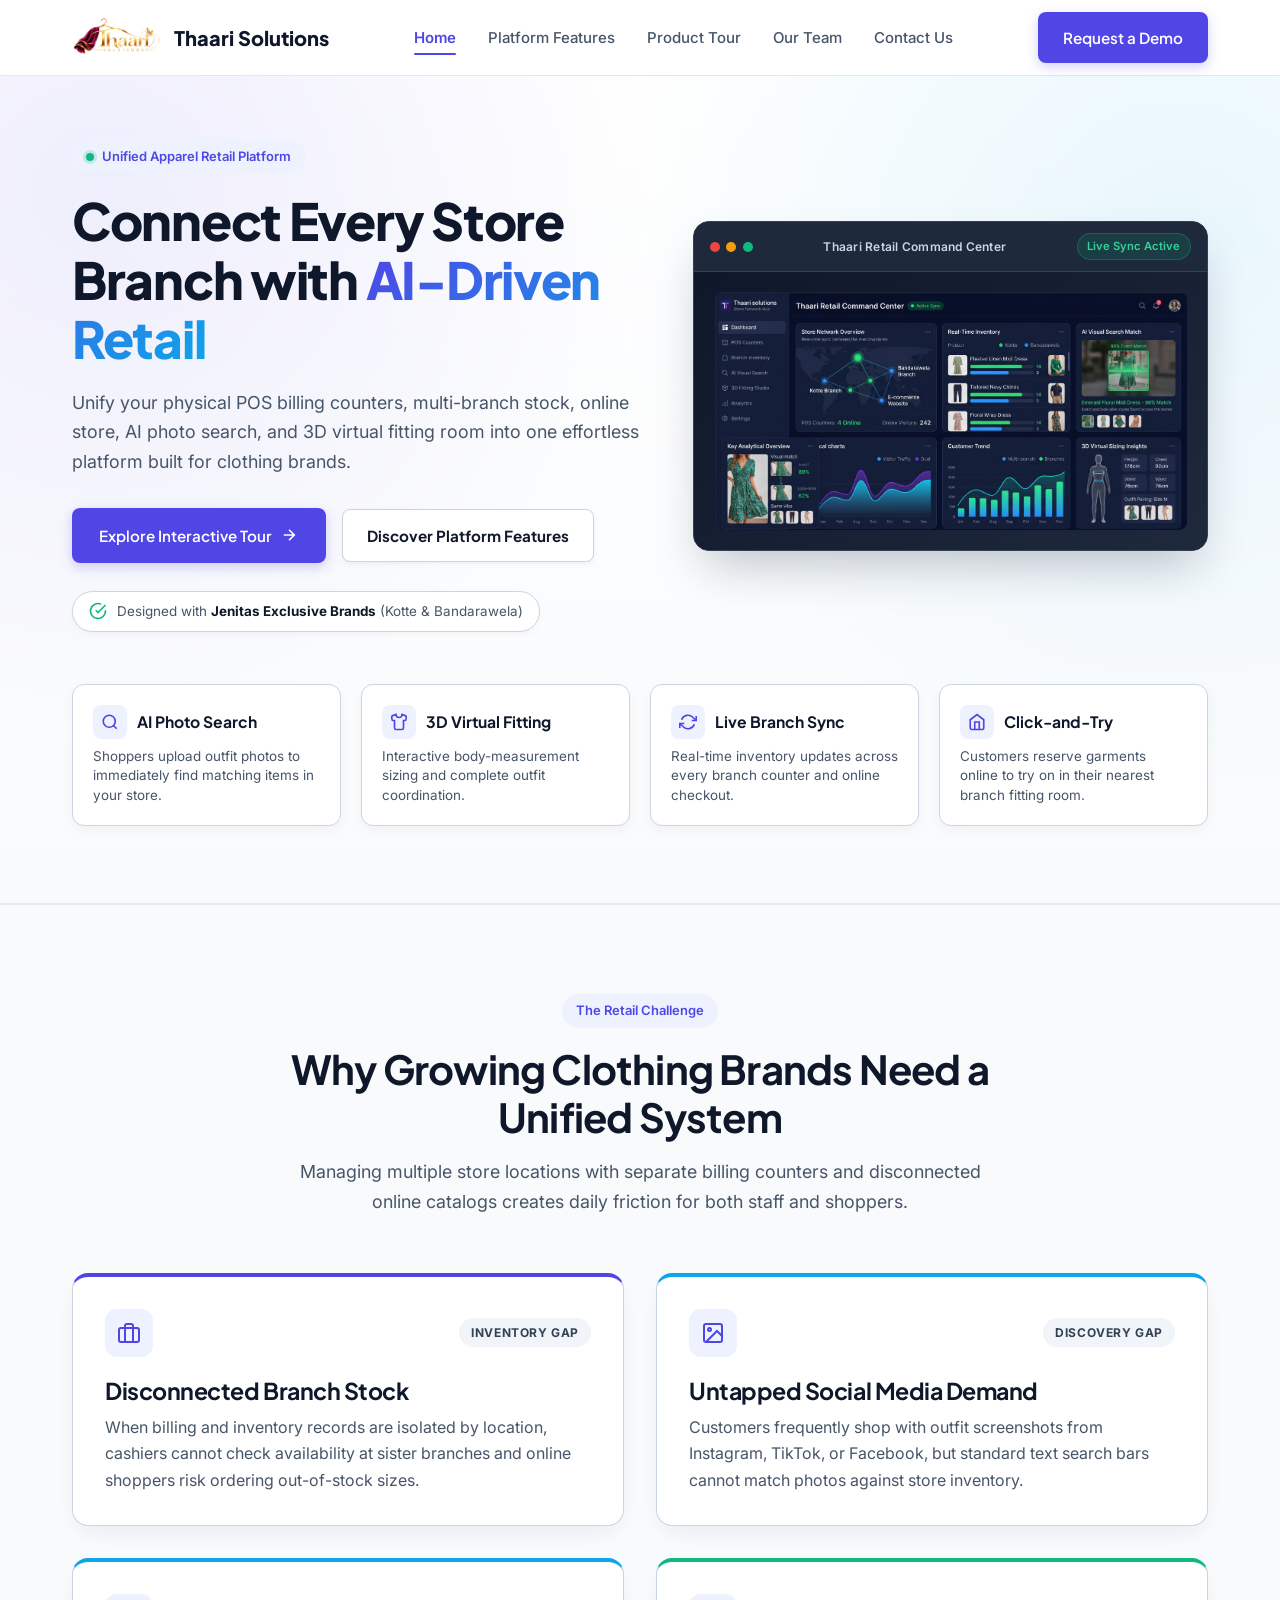
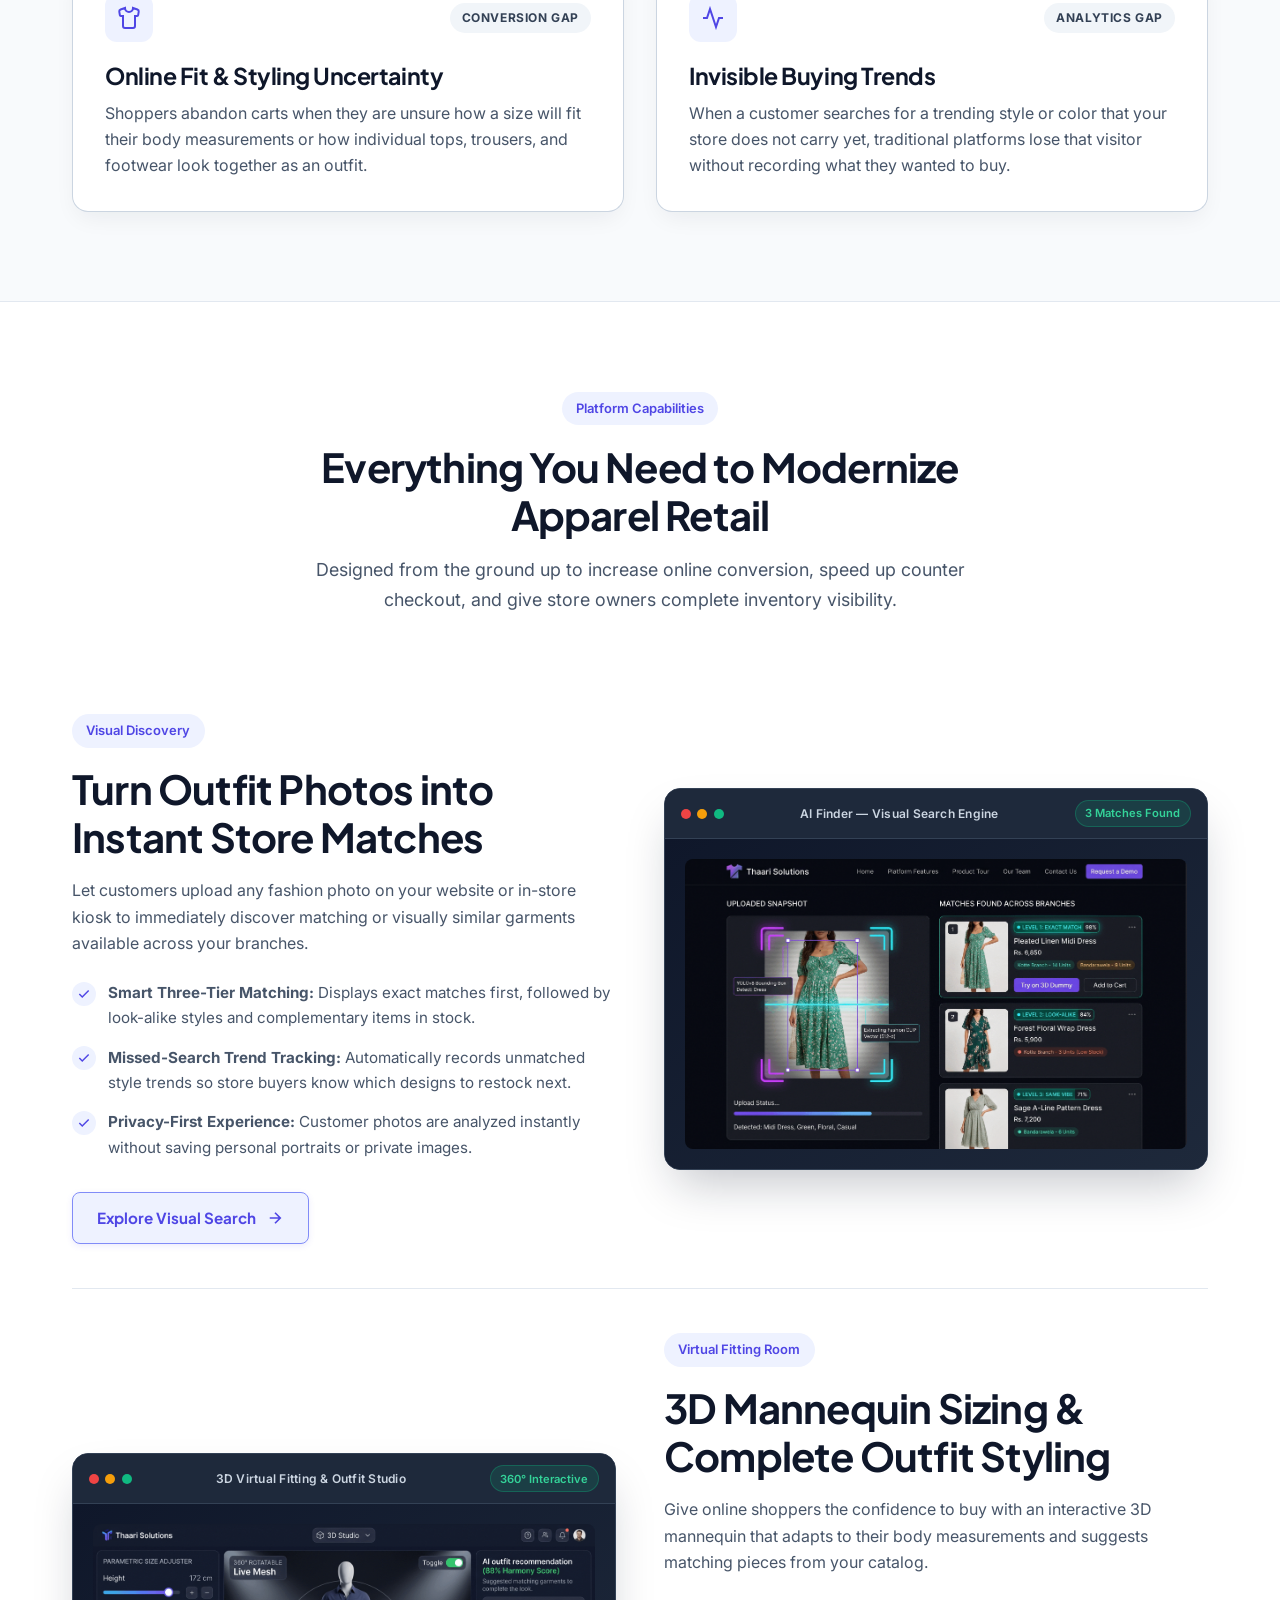
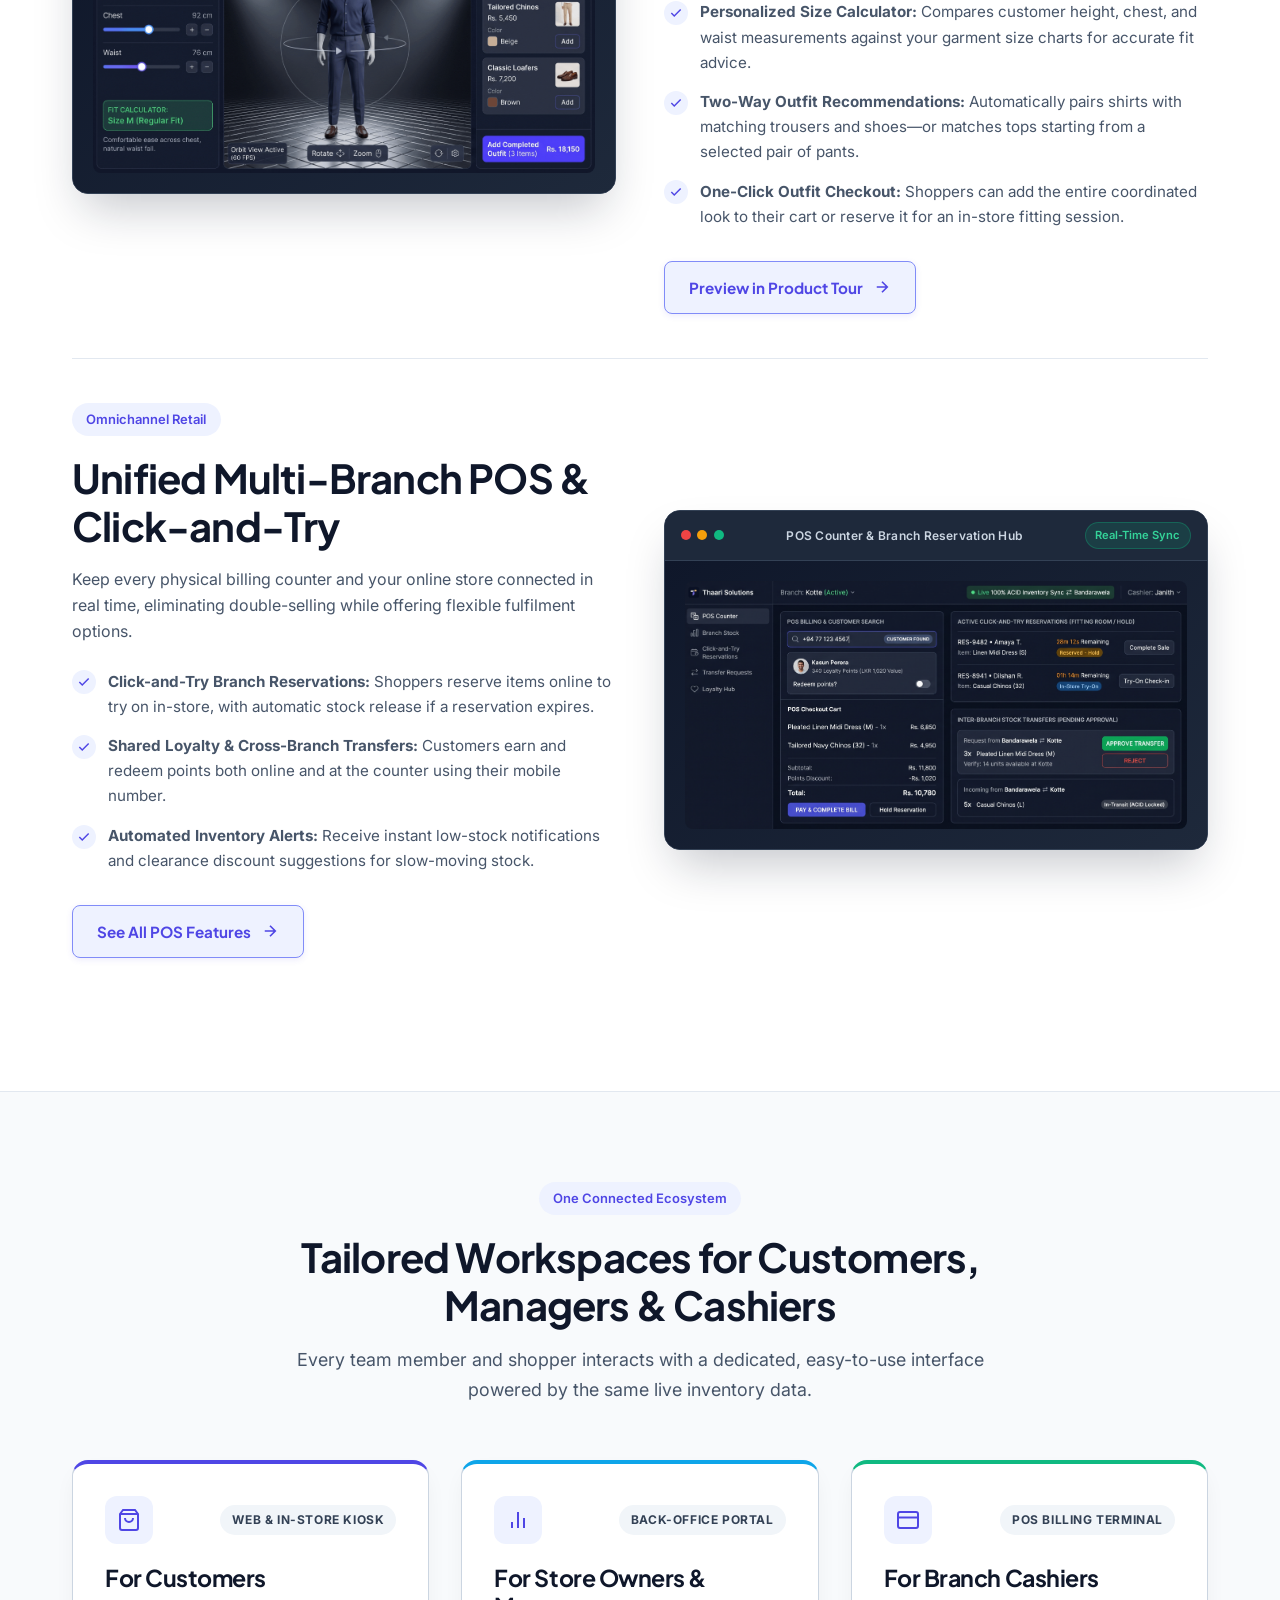
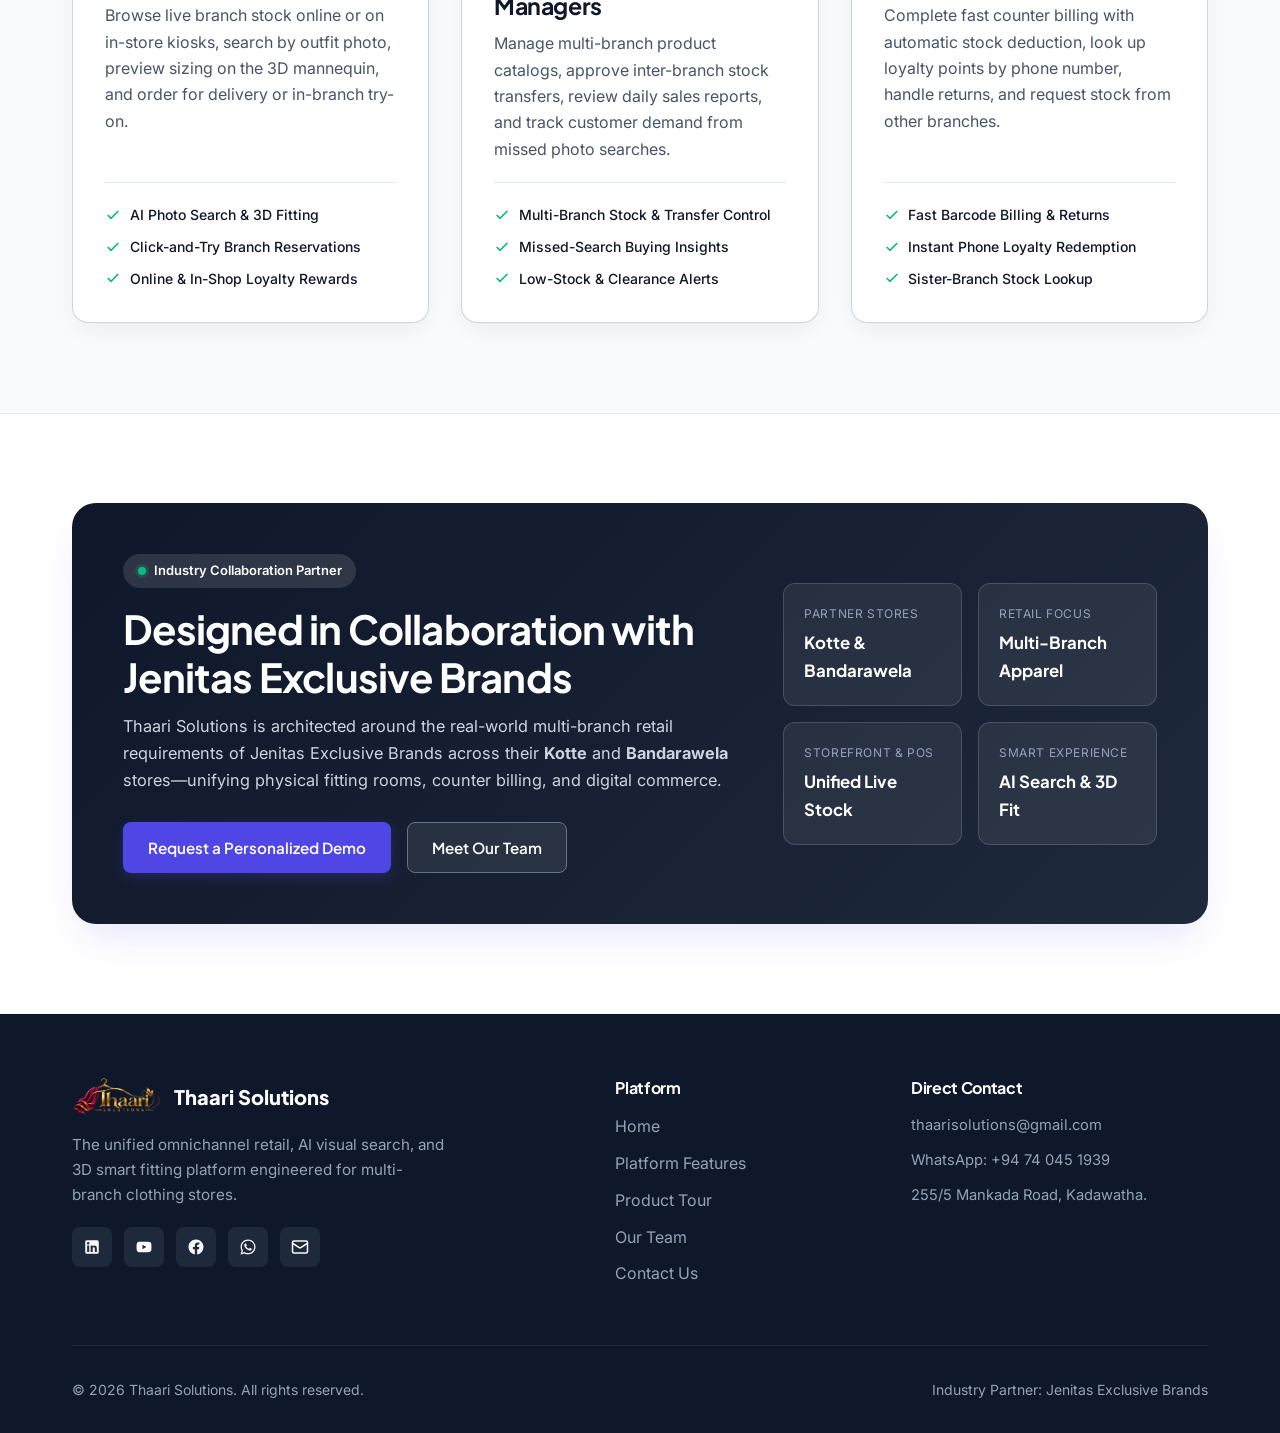
==== index.html @ 6d7f7f1c "Initial commit: Complete Thaari Solutions marketing website" ====
<!DOCTYPE html>
<html lang="en">
<head>
  <meta charset="UTF-8" />
  <meta name="viewport" content="width=device-width, initial-scale=1.0" />
  <title>Thaari Solutions | Unified Retail, AI Visual Search &amp; 3D Fitting Platform</title>

  <link rel="icon" type="image/png" href="images/main/favicon.png" />
  <link rel="stylesheet" href="global.css" />

  <!-- Page-specific styles -->
  <style>
    /* Action Buttons */
    .btn-action-outline {
      display: inline-flex;
      align-items: center;
      justify-content: center;
      gap: 0.6rem;
      padding: 0.8rem 1.5rem;
      border-radius: var(--radius-sm);
      font-family: var(--font-heading);
      font-size: 0.95rem;
      font-weight: 700;
      color: var(--color-primary);
      background-color: var(--color-primary-light);
      border: 1.5px solid #818CF8;
      box-shadow: 0 2px 6px rgba(79, 70, 229, 0.1);
      transition: all 0.25s cubic-bezier(0.4, 0, 0.2, 1);
      cursor: pointer;
    }

    .btn-action-outline svg {
      transition: transform 0.25s ease;
    }

    .btn-action-outline:hover {
      background-color: var(--color-primary);
      color: #FFFFFF;
      border-color: var(--color-primary);
      box-shadow: 0 8px 20px rgba(79, 70, 229, 0.28);
      transform: translateY(-2px);
    }

    .btn-action-outline:hover svg {
      transform: translateX(4px);
    }

    .btn-hero-secondary {
      display: inline-flex;
      align-items: center;
      justify-content: center;
      gap: 0.55rem;
      padding: 0.8rem 1.5rem;
      border-radius: var(--radius-sm);
      font-family: var(--font-heading);
      font-size: 0.95rem;
      font-weight: 700;
      color: var(--text-primary);
      background-color: #FFFFFF;
      border: 1.5px solid #CBD5E1;
      box-shadow: 0 2px 5px rgba(15, 23, 42, 0.05);
      transition: all 0.25s ease;
    }

    .btn-hero-secondary:hover {
      border-color: var(--color-primary);
      color: var(--color-primary);
      background-color: #F8FAFC;
      transform: translateY(-2px);
      box-shadow: 0 6px 16px rgba(15, 23, 42, 0.08);
    }

    /* Hero Section */
    .hero-section {
      position: relative;
      padding-top: clamp(2.75rem, 5vw, 4.5rem);
      padding-bottom: clamp(3.5rem, 6vw, 5.5rem);
      background:
        radial-gradient(circle at 8% 12%, rgba(79, 70, 229, 0.09) 0%, transparent 40%),
        radial-gradient(circle at 92% 18%, rgba(14, 165, 233, 0.09) 0%, transparent 42%),
        linear-gradient(180deg, #FFFFFF 0%, #F8FAFC 100%);
      border-bottom: 1px solid var(--border-light);
    }

    .hero-grid {
      display: grid;
      grid-template-columns: 1.05fr 0.95fr;
      gap: 3.25rem;
      align-items: center;
    }

    .hero-title {
      font-size: clamp(2.2rem, 4vw, 3.25rem);
      font-weight: 800;
      line-height: 1.15;
      letter-spacing: -0.025em;
      margin-bottom: 1.25rem;
      color: var(--text-primary);
    }

    .hero-actions {
      display: flex;
      flex-wrap: wrap;
      align-items: center;
      gap: 1rem;
      margin-top: 2rem;
    }

    .hero-partner-pill {
      display: inline-flex;
      align-items: center;
      gap: 0.65rem;
      margin-top: 1.75rem;
      padding: 0.55rem 1rem;
      background: #FFFFFF;
      border: 1px solid #CBD5E1;
      border-radius: var(--radius-pill);
      font-size: 0.84rem;
      color: var(--text-secondary);
      box-shadow: 0 2px 6px rgba(15, 23, 42, 0.04);
    }

    .hero-partner-pill strong {
      color: var(--text-primary);
    }

    /* Product UI Mockup Frames */
    .ui-window {
      background: #0F172A;
      border-radius: var(--radius-lg);
      border: 1px solid #334155;
      box-shadow: 0 24px 48px -12px rgba(15, 23, 42, 0.25);
      overflow: hidden;
      position: relative;
    }

    .ui-window-header {
      background: #1E293B;
      padding: 0.7rem 1rem;
      display: flex;
      align-items: center;
      justify-content: space-between;
      border-bottom: 1px solid #334155;
    }

    .ui-dots {
      display: flex;
      gap: 0.4rem;
    }

    .ui-dot {
      width: 10px;
      height: 10px;
      border-radius: 50%;
    }

    .ui-window-label {
      font-size: 0.75rem;
      font-weight: 600;
      color: #CBD5E1;
      letter-spacing: 0.02em;
    }

    .ui-status-tag {
      font-size: 0.7rem;
      font-weight: 600;
      padding: 0.2rem 0.6rem;
      border-radius: var(--radius-pill);
      background: rgba(16, 185, 129, 0.15);
      color: #34D399;
      border: 1px solid rgba(16, 185, 129, 0.3);
    }

    .ui-window-body {
      padding: 1.25rem;
      background: linear-gradient(145deg, #0F172A 0%, #1E293B 100%);
      color: #F8FAFC;
      position: relative;
    }

    /* Custom media override layer */
    .custom-media-img {
      width: 100%;
      height: auto;
      display: none;
      border-radius: var(--radius-sm);
    }

    /* Interactive UI preview widgets */
    .mockup-grid-2 {
      display: grid;
      grid-template-columns: 1fr 1fr;
      gap: 0.9rem;
    }

    .mockup-panel {
      background: rgba(30, 41, 59, 0.85);
      border: 1px solid #334155;
      border-radius: var(--radius-md);
      padding: 1rem;
    }

    .mockup-panel-header {
      display: flex;
      align-items: center;
      justify-content: space-between;
      font-size: 0.75rem;
      font-weight: 600;
      color: #94A3B8;
      margin-bottom: 0.75rem;
      text-transform: uppercase;
      letter-spacing: 0.04em;
    }

    .match-badge-green {
      background: rgba(16, 185, 129, 0.2);
      color: #34D399;
      padding: 0.15rem 0.5rem;
      border-radius: var(--radius-pill);
      font-size: 0.7rem;
      font-weight: 700;
    }

    .match-badge-blue {
      background: rgba(14, 165, 233, 0.2);
      color: #38BDF8;
      padding: 0.15rem 0.5rem;
      border-radius: var(--radius-pill);
      font-size: 0.7rem;
      font-weight: 700;
    }

    .stock-branch-row {
      margin-bottom: 0.65rem;
    }

    .stock-branch-row:last-child {
      margin-bottom: 0;
    }

    .stock-branch-top {
      display: flex;
      justify-content: space-between;
      font-size: 0.8rem;
      font-weight: 600;
      color: #E2E8F0;
      margin-bottom: 0.3rem;
    }

    .stock-bar-track {
      height: 7px;
      background: #0F172A;
      border-radius: var(--radius-pill);
      overflow: hidden;
    }

    .stock-bar-fill {
      height: 100%;
      border-radius: var(--radius-pill);
      background: linear-gradient(90deg, #4F46E5, #0EA5E9);
    }

    @keyframes pulseScan {
      0%, 100% { transform: translateY(0%); opacity: 0.4; }
      50% { transform: translateY(100%); opacity: 0.95; }
    }

    .scan-box {
      position: relative;
      background: #0F172A;
      border: 1px dashed #475569;
      border-radius: var(--radius-sm);
      padding: 0.9rem;
      display: flex;
      align-items: center;
      gap: 0.85rem;
      overflow: hidden;
    }

    .scan-beam {
      position: absolute;
      top: 0;
      left: 0;
      width: 100%;
      height: 2px;
      background: linear-gradient(90deg, transparent, #38BDF8, transparent);
      animation: pulseScan 3.2s ease-in-out infinite;
    }

    .garment-thumb {
      width: 46px;
      height: 46px;
      border-radius: var(--radius-sm);
      background: linear-gradient(135deg, #4F46E5, #0EA5E9);
      display: flex;
      align-items: center;
      justify-content: center;
      color: #FFFFFF;
      flex-shrink: 0;
    }

    /* Value Pillars Grid */
    .pillar-grid {
      margin-top: 3.25rem;
      display: grid;
      grid-template-columns: repeat(4, 1fr);
      gap: 1.25rem;
    }

    .pillar-card {
      background: #FFFFFF;
      border: 1px solid #CBD5E1;
      border-radius: var(--radius-md);
      padding: 1.25rem;
      box-shadow: 0 4px 12px rgba(15, 23, 42, 0.04);
      transition: transform 0.2s ease, border-color 0.2s ease;
    }

    .pillar-card:hover {
      transform: translateY(-3px);
      border-color: var(--color-primary);
    }

    .pillar-top {
      display: flex;
      align-items: center;
      gap: 0.65rem;
      margin-bottom: 0.45rem;
    }

    .pillar-icon {
      width: 34px;
      height: 34px;
      border-radius: var(--radius-sm);
      background: var(--color-primary-light);
      color: var(--color-primary);
      display: flex;
      align-items: center;
      justify-content: center;
      flex-shrink: 0;
    }

    .pillar-title {
      font-family: var(--font-heading);
      font-size: 0.98rem;
      font-weight: 700;
      color: var(--text-primary);
    }

    .pillar-desc {
      font-size: 0.84rem;
      color: var(--text-secondary);
      line-height: 1.45;
    }

    /* Feature & Role Cards */
    .elevated-card {
      background: #FFFFFF;
      border: 1px solid #CBD5E1;
      border-top: 4px solid var(--color-primary);
      border-radius: var(--radius-lg);
      padding: 2rem;
      box-shadow: 0 10px 24px -6px rgba(15, 23, 42, 0.07);
      transition: all 0.25s ease;
      display: flex;
      flex-direction: column;
      height: 100%;
    }

    .elevated-card:hover {
      transform: translateY(-5px);
      box-shadow: 0 18px 36px -8px rgba(79, 70, 229, 0.15);
      border-color: #818CF8;
      border-top-color: var(--color-primary);
    }

    .elevated-card.accent-cyan {
      border-top-color: var(--color-accent);
    }

    .elevated-card.accent-emerald {
      border-top-color: var(--color-success);
    }

    .card-top-row {
      display: flex;
      align-items: center;
      justify-content: space-between;
      margin-bottom: 1.25rem;
    }

    .card-role-tag {
      font-size: 0.75rem;
      font-weight: 700;
      text-transform: uppercase;
      letter-spacing: 0.05em;
      padding: 0.3rem 0.75rem;
      border-radius: var(--radius-pill);
      background: #F1F5F9;
      color: #334155;
    }

    .card-feature-list {
      margin-top: auto;
      padding-top: 1.25rem;
      border-top: 1px solid var(--border-light);
      display: grid;
      gap: 0.55rem;
    }

    .card-feature-list li {
      display: flex;
      align-items: center;
      gap: 0.55rem;
      font-size: 0.875rem;
      font-weight: 500;
      color: var(--text-primary);
    }

    .card-feature-list svg {
      color: var(--color-success);
      flex-shrink: 0;
    }

    /* Capability Showcase Sections */
    .showcase-row {
      padding-block: 2.75rem;
    }

    .showcase-row + .showcase-row {
      border-top: 1px solid var(--border-light);
    }

    .benefit-list {
      margin: 1.5rem 0 2rem;
      display: grid;
      gap: 0.9rem;
    }

    .benefit-list li {
      display: flex;
      align-items: flex-start;
      gap: 0.75rem;
      font-size: 0.95rem;
      color: var(--text-secondary);
    }

    .benefit-check {
      width: 24px;
      height: 24px;
      border-radius: 50%;
      background-color: var(--color-primary-light);
      color: var(--color-primary);
      display: flex;
      align-items: center;
      justify-content: center;
      flex-shrink: 0;
      margin-top: 0.1rem;
    }

    /* Partner Highlight Metrics */
    .pilot-meta-grid {
      display: grid;
      grid-template-columns: repeat(2, 1fr);
      gap: 1rem;
      width: 100%;
      max-width: 400px;
    }

    .pilot-stat-box {
      background: rgba(255, 255, 255, 0.07);
      border: 1px solid rgba(255, 255, 255, 0.15);
      border-radius: var(--radius-md);
      padding: 1.25rem;
      text-align: left;
    }

    .pilot-stat-label {
      font-size: 0.75rem;
      text-transform: uppercase;
      letter-spacing: 0.05em;
      color: #94A3B8;
      margin-bottom: 0.35rem;
    }

    .pilot-stat-value {
      font-family: var(--font-heading);
      font-size: 1.05rem;
      font-weight: 700;
      color: #FFFFFF;
    }

    /* Scroll Reveal Animations */
    .reveal-item {
      opacity: 0;
      transform: translateY(16px);
      transition: opacity 0.5s ease-out, transform 0.5s ease-out;
    }

    .reveal-item.visible {
      opacity: 1;
      transform: translateY(0);
    }

    /* Responsive Layout */
    @media (max-width: 992px) {
      .hero-grid {
        grid-template-columns: 1fr;
        gap: 2.5rem;
      }

      .pillar-grid {
        grid-template-columns: repeat(2, 1fr);
      }

      .pilot-meta-grid {
        max-width: 100%;
      }
    }

    @media (max-width: 576px) {
      .pillar-grid,
      .mockup-grid-2,
      .pilot-meta-grid {
        grid-template-columns: 1fr;
      }
    }
  </style>
</head>
<body>

  <div class="page-wrapper">

    <!-- Site Navigation -->
    <header class="navbar">
      <div class="container navbar-container">
        <a href="index.html" class="brand-logo">
          <img src="images/main/logo.png" alt="Thaari Solutions Logo" onerror="this.style.display='none'; this.nextElementSibling.style.display='flex';" />
          <span class="brand-logo-mark" style="display: none;">T</span>
          <span>Thaari Solutions</span>
        </a>

        <nav>
          <ul class="nav-links" id="navLinks">
            <li><a href="index.html" class="nav-link">Home</a></li>
            <li><a href="features.html" class="nav-link">Platform Features</a></li>
            <li><a href="tour.html" class="nav-link">Product Tour</a></li>
            <li><a href="team.html" class="nav-link">Our Team</a></li>
            <li><a href="contact.html" class="nav-link">Contact Us</a></li>
          </ul>
        </nav>

        <div class="nav-actions">
          <a href="contact.html" class="btn btn-primary">Request a Demo</a>
          <button class="mobile-menu-btn" id="mobileMenuBtn" aria-label="Toggle Menu">
            <svg width="22" height="22" viewBox="0 0 24 24" fill="none" stroke="currentColor" stroke-width="2">
              <line x1="3" y1="6" x2="21" y2="6"></line>
              <line x1="3" y1="12" x2="21" y2="12"></line>
              <line x1="3" y1="18" x2="21" y2="18"></line>
            </svg>
          </button>
        </div>
      </div>
    </header>

    <!-- Main Content -->
    <main>

      <!-- Hero Section -->
      <section class="hero-section">
        <div class="container">
          <div class="hero-grid">
            <!-- Value Proposition -->
            <div>
              <span class="badge badge-live">Unified Apparel Retail Platform</span>
              <h1 class="hero-title">
                Connect Every Store Branch with <span class="text-gradient">AI-Driven Retail</span>
              </h1>
              <p class="text-lead">
                Unify your physical POS billing counters, multi-branch stock, online store, AI photo search, and 3D virtual fitting room into one effortless platform built for clothing brands.
              </p>

              <div class="hero-actions">
                <a href="tour.html" class="btn btn-primary" style="padding: 0.85rem 1.65rem;">
                  Explore Interactive Tour
                  <svg width="18" height="18" viewBox="0 0 24 24" fill="none" stroke="currentColor" stroke-width="2.2">
                    <path d="M5 12h14M12 5l7 7-7 7"/>
                  </svg>
                </a>
                <a href="features.html" class="btn-hero-secondary">
                  Discover Platform Features
                </a>
              </div>

              <div class="hero-partner-pill">
                <svg width="18" height="18" viewBox="0 0 24 24" fill="none" stroke="#10B981" stroke-width="2.2">
                  <path d="M22 11.08V12a10 10 0 1 1-5.93-9.14"/>
                  <polyline points="22 4 12 14.01 9 11.01"/>
                </svg>
                <span>Designed with <strong id="heroPilotPartner">Jenitas Exclusive Brands</strong> (Kotte &amp; Bandarawela)</span>
              </div>
            </div>

            <!-- Command Center UI Preview -->
            <div class="ui-window">
              <div class="ui-window-header">
                <div class="ui-dots">
                  <span class="ui-dot" style="background: #EF4444;"></span>
                  <span class="ui-dot" style="background: #F59E0B;"></span>
                  <span class="ui-dot" style="background: #10B981;"></span>
                </div>
                <span class="ui-window-label">Thaari Retail Command Center</span>
                <span class="ui-status-tag">Live Sync Active</span>
              </div>

              <div class="ui-window-body">
                <!-- Media override with built-in UI fallback -->
                <img
                  src="images/home/hero-dashboard.png"
                  alt="Thaari Solutions Command Center"
                  class="custom-media-img"
                  onload="this.style.display='block'; this.nextElementSibling.style.display='none';"
                  onerror="this.style.display='none';"
                />

                <div>
                  <div class="mockup-panel" style="margin-bottom: 0.9rem;">
                    <div class="mockup-panel-header">
                      <span>AI Visual Search Match</span>
                      <span class="match-badge-green">96% Exact Match</span>
                    </div>
                    <div class="scan-box">
                      <div class="scan-beam"></div>
                      <div class="garment-thumb">
                        <svg width="24" height="24" viewBox="0 0 24 24" fill="none" stroke="currentColor" stroke-width="2">
                          <path d="M20.38 3.46L16 2a4 4 0 0 1-8 0L3.62 3.46a2 2 0 0 0-1.34 2.23l.58 3.47a1 1 0 0 0 .99.84H6v10c0 1.1.9 2 2 2h8a2 2 0 0 0 2-2V10h2.15a1 1 0 0 0 .99-.84l.58-3.47a2 2 0 0 0-1.34-2.23z"/>
                        </svg>
                      </div>
                      <div style="flex: 1;">
                        <div style="font-weight: 700; font-size: 0.9rem; color: #FFFFFF;">Pleated Linen Midi Dress</div>
                        <div style="font-size: 0.78rem; color: #94A3B8;">Matched from customer social screenshot &bull; Rs. 6,850</div>
                      </div>
                    </div>
                  </div>

                  <div class="mockup-grid-2">
                    <div class="mockup-panel">
                      <div class="mockup-panel-header">
                        <span>Multi-Branch Stock</span>
                      </div>
                      <div class="stock-branch-row">
                        <div class="stock-branch-top">
                          <span>Kotte Branch</span>
                          <span style="color: #34D399;">14 Units</span>
                        </div>
                        <div class="stock-bar-track">
                          <div class="stock-bar-fill" style="width: 82%;"></div>
                        </div>
                      </div>
                      <div class="stock-branch-row">
                        <div class="stock-branch-top">
                          <span>Bandarawela</span>
                          <span style="color: #38BDF8;">9 Units</span>
                        </div>
                        <div class="stock-bar-track">
                          <div class="stock-bar-fill" style="width: 60%;"></div>
                        </div>
                      </div>
                    </div>

                    <div class="mockup-panel">
                      <div class="mockup-panel-header">
                        <span>3D Smart Fitting</span>
                        <span class="match-badge-blue">Size M</span>
                      </div>
                      <div style="font-size: 0.82rem; color: #E2E8F0; font-weight: 600; margin-bottom: 0.35rem;">
                        Regular Fit Recommended
                      </div>
                      <div style="font-size: 0.75rem; color: #94A3B8; line-height: 1.45;">
                        Comfortably fits 92 cm chest &amp; 76 cm waist. 3 matching outfit items available.
                      </div>
                    </div>
                  </div>
                </div>
              </div>
            </div>
          </div>

          <!-- Core Value Pillars -->
          <div class="pillar-grid">
            <div class="pillar-card">
              <div class="pillar-top">
                <div class="pillar-icon">
                  <svg width="18" height="18" viewBox="0 0 24 24" fill="none" stroke="currentColor" stroke-width="2.2">
                    <circle cx="11" cy="11" r="8"></circle>
                    <line x1="21" y1="21" x2="16.65" y2="16.65"></line>
                  </svg>
                </div>
                <span class="pillar-title">AI Photo Search</span>
              </div>
              <p class="pillar-desc">Shoppers upload outfit photos to immediately find matching items in your store.</p>
            </div>

            <div class="pillar-card">
              <div class="pillar-top">
                <div class="pillar-icon">
                  <svg width="18" height="18" viewBox="0 0 24 24" fill="none" stroke="currentColor" stroke-width="2.2">
                    <path d="M20.38 3.46L16 2a4 4 0 0 1-8 0L3.62 3.46a2 2 0 0 0-1.34 2.23l.58 3.47a1 1 0 0 0 .99.84H6v10c0 1.1.9 2 2 2h8a2 2 0 0 0 2-2V10h2.15a1 1 0 0 0 .99-.84l.58-3.47a2 2 0 0 0-1.34-2.23z"/>
                  </svg>
                </div>
                <span class="pillar-title">3D Virtual Fitting</span>
              </div>
              <p class="pillar-desc">Interactive body-measurement sizing and complete outfit coordination.</p>
            </div>

            <div class="pillar-card">
              <div class="pillar-top">
                <div class="pillar-icon">
                  <svg width="18" height="18" viewBox="0 0 24 24" fill="none" stroke="currentColor" stroke-width="2.2">
                    <polyline points="23 4 23 10 17 10"></polyline>
                    <polyline points="1 20 1 14 7 14"></polyline>
                    <path d="M3.51 9a9 9 0 0 1 14.85-3.36L23 10M1 14l4.64 4.36A9 9 0 0 0 20.49 15"></path>
                  </svg>
                </div>
                <span class="pillar-title">Live Branch Sync</span>
              </div>
              <p class="pillar-desc">Real-time inventory updates across every branch counter and online checkout.</p>
            </div>

            <div class="pillar-card">
              <div class="pillar-top">
                <div class="pillar-icon">
                  <svg width="18" height="18" viewBox="0 0 24 24" fill="none" stroke="currentColor" stroke-width="2.2">
                    <path d="M3 9l9-7 9 7v11a2 2 0 0 1-2 2H5a2 2 0 0 1-2-2z"></path>
                    <polyline points="9 22 9 12 15 12 15 22"></polyline>
                  </svg>
                </div>
                <span class="pillar-title">Click-and-Try</span>
              </div>
              <p class="pillar-desc">Customers reserve garments online to try on in their nearest branch fitting room.</p>
            </div>
          </div>
        </div>
      </section>

      <!-- Retail Challenges Section -->
      <section class="section section-subtle">
        <div class="container">
          <div class="section-header reveal-item">
            <span class="badge">The Retail Challenge</span>
            <h2 class="heading-lg">Why Growing Clothing Brands Need a Unified System</h2>
            <p class="text-lead">
              Managing multiple store locations with separate billing counters and disconnected online catalogs creates daily friction for both staff and shoppers.
            </p>
          </div>

          <div class="grid-2 reveal-item" style="gap: 2rem;">
            <div class="elevated-card">
              <div class="card-top-row">
                <div class="icon-box" style="margin-bottom: 0;">
                  <svg width="24" height="24" viewBox="0 0 24 24" fill="none" stroke="currentColor" stroke-width="2">
                    <rect x="2" y="7" width="20" height="14" rx="2" ry="2"></rect>
                    <path d="M16 21V5a2 2 0 0 0-2-2h-4a2 2 0 0 0-2 2v16"></path>
                  </svg>
                </div>
                <span class="card-role-tag">Inventory Gap</span>
              </div>
              <h3 class="heading-md" style="margin-bottom: 0.6rem;">Disconnected Branch Stock</h3>
              <p>
                When billing and inventory records are isolated by location, cashiers cannot check availability at sister branches and online shoppers risk ordering out-of-stock sizes.
              </p>
            </div>

            <div class="elevated-card accent-cyan">
              <div class="card-top-row">
                <div class="icon-box" style="margin-bottom: 0;">
                  <svg width="24" height="24" viewBox="0 0 24 24" fill="none" stroke="currentColor" stroke-width="2">
                    <rect x="3" y="3" width="18" height="18" rx="2" ry="2"></rect>
                    <circle cx="8.5" cy="8.5" r="1.5"></circle>
                    <polyline points="21 15 16 10 5 21"></polyline>
                  </svg>
                </div>
                <span class="card-role-tag">Discovery Gap</span>
              </div>
              <h3 class="heading-md" style="margin-bottom: 0.6rem;">Untapped Social Media Demand</h3>
              <p>
                Customers frequently shop with outfit screenshots from Instagram, TikTok, or Facebook, but standard text search bars cannot match photos against store inventory.
              </p>
            </div>

            <div class="elevated-card accent-cyan">
              <div class="card-top-row">
                <div class="icon-box" style="margin-bottom: 0;">
                  <svg width="24" height="24" viewBox="0 0 24 24" fill="none" stroke="currentColor" stroke-width="2">
                    <path d="M20.38 3.46L16 2a4 4 0 0 1-8 0L3.62 3.46a2 2 0 0 0-1.34 2.23l.58 3.47a1 1 0 0 0 .99.84H6v10c0 1.1.9 2 2 2h8a2 2 0 0 0 2-2V10h2.15a1 1 0 0 0 .99-.84l.58-3.47a2 2 0 0 0-1.34-2.23z"/>
                  </svg>
                </div>
                <span class="card-role-tag">Conversion Gap</span>
              </div>
              <h3 class="heading-md" style="margin-bottom: 0.6rem;">Online Fit &amp; Styling Uncertainty</h3>
              <p>
                Shoppers abandon carts when they are unsure how a size will fit their body measurements or how individual tops, trousers, and footwear look together as an outfit.
              </p>
            </div>

            <div class="elevated-card accent-emerald">
              <div class="card-top-row">
                <div class="icon-box" style="margin-bottom: 0;">
                  <svg width="24" height="24" viewBox="0 0 24 24" fill="none" stroke="currentColor" stroke-width="2">
                    <polyline points="22 12 18 12 15 21 9 3 6 12 2 12"></polyline>
                  </svg>
                </div>
                <span class="card-role-tag">Analytics Gap</span>
              </div>
              <h3 class="heading-md" style="margin-bottom: 0.6rem;">Invisible Buying Trends</h3>
              <p>
                When a customer searches for a trending style or color that your store does not carry yet, traditional platforms lose that visitor without recording what they wanted to buy.
              </p>
            </div>
          </div>
        </div>
      </section>

      <!-- Platform Capabilities Section -->
      <section class="section">
        <div class="container">
          <div class="section-header reveal-item">
            <span class="badge">Platform Capabilities</span>
            <h2 class="heading-lg">Everything You Need to Modernize Apparel Retail</h2>
            <p class="text-lead">
              Designed from the ground up to increase online conversion, speed up counter checkout, and give store owners complete inventory visibility.
            </p>
          </div>

          <!-- Capability: AI Visual Search -->
          <div class="grid-2 showcase-row reveal-item">
            <div>
              <span class="badge">Visual Discovery</span>
              <h3 class="heading-lg" style="margin-bottom: 1rem;">Turn Outfit Photos into Instant Store Matches</h3>
              <p>
                Let customers upload any fashion photo on your website or in-store kiosk to immediately discover matching or visually similar garments available across your branches.
              </p>

              <ul class="benefit-list">
                <li>
                  <span class="benefit-check">
                    <svg width="14" height="14" viewBox="0 0 24 24" fill="none" stroke="currentColor" stroke-width="2.5"><polyline points="20 6 9 17 4 12"/></svg>
                  </span>
                  <span><strong>Smart Three-Tier Matching:</strong> Displays exact matches first, followed by look-alike styles and complementary items in stock.</span>
                </li>
                <li>
                  <span class="benefit-check">
                    <svg width="14" height="14" viewBox="0 0 24 24" fill="none" stroke="currentColor" stroke-width="2.5"><polyline points="20 6 9 17 4 12"/></svg>
                  </span>
                  <span><strong>Missed-Search Trend Tracking:</strong> Automatically records unmatched style trends so store buyers know which designs to restock next.</span>
                </li>
                <li>
                  <span class="benefit-check">
                    <svg width="14" height="14" viewBox="0 0 24 24" fill="none" stroke="currentColor" stroke-width="2.5"><polyline points="20 6 9 17 4 12"/></svg>
                  </span>
                  <span><strong>Privacy-First Experience:</strong> Customer photos are analyzed instantly without saving personal portraits or private images.</span>
                </li>
              </ul>

              <a href="features.html" class="btn-action-outline">
                <span>Explore Visual Search</span>
                <svg width="18" height="18" viewBox="0 0 24 24" fill="none" stroke="currentColor" stroke-width="2.2">
                  <path d="M5 12h14M12 5l7 7-7 7"/>
                </svg>
              </a>
            </div>

            <div class="ui-window">
              <div class="ui-window-header">
                <div class="ui-dots">
                  <span class="ui-dot" style="background: #EF4444;"></span>
                  <span class="ui-dot" style="background: #F59E0B;"></span>
                  <span class="ui-dot" style="background: #10B981;"></span>
                </div>
                <span class="ui-window-label">AI Finder — Visual Search Engine</span>
                <span class="ui-status-tag">3 Matches Found</span>
              </div>
              <div class="ui-window-body">
                <img
                  src="images/home/ai-finder-preview.gif"
                  alt="AI Visual Search"
                  class="custom-media-img"
                  onload="this.style.display='block'; this.nextElementSibling.style.display='none';"
                  onerror="this.style.display='none';"
                />
                <div>
                  <div class="mockup-panel" style="margin-bottom: 0.75rem;">
                    <div class="mockup-panel-header">
                      <span>1. Uploaded Customer Screenshot</span>
                      <span style="color: #38BDF8;">Privacy Protected</span>
                    </div>
                    <div class="scan-box">
                      <div class="scan-beam"></div>
                      <div class="garment-thumb">
                        <svg width="22" height="22" viewBox="0 0 24 24" fill="none" stroke="currentColor" stroke-width="2">
                          <circle cx="11" cy="11" r="8"></circle>
                          <line x1="21" y1="21" x2="16.65" y2="16.65"></line>
                        </svg>
                      </div>
                      <div>
                        <div style="font-size: 0.85rem; font-weight: 700; color: #FFFFFF;">Detected: Floral Wrap Midi Dress</div>
                        <div style="font-size: 0.75rem; color: #94A3B8;">Attributes: Emerald Floral &bull; V-Neck &bull; Casual</div>
                      </div>
                    </div>
                  </div>

                  <div class="mockup-grid-2">
                    <div class="mockup-panel">
                      <div class="mockup-panel-header">
                        <span>Level 1: Exact</span>
                        <span class="match-badge-green">94%</span>
                      </div>
                      <div style="font-size: 0.85rem; font-weight: 700; color: #FFFFFF;">Emerald Wrap Dress</div>
                      <div style="font-size: 0.75rem; color: #34D399; margin-top: 0.25rem;">In Stock: Kotte &amp; Bandarawela</div>
                    </div>
                    <div class="mockup-panel">
                      <div class="mockup-panel-header">
                        <span>Level 2: Similar</span>
                        <span class="match-badge-blue">83%</span>
                      </div>
                      <div style="font-size: 0.85rem; font-weight: 700; color: #FFFFFF;">Teal Botanical Midi</div>
                      <div style="font-size: 0.75rem; color: #38BDF8; margin-top: 0.25rem;">In Stock: Kotte Branch</div>
                    </div>
                  </div>
                </div>
              </div>
            </div>
          </div>

          <!-- Capability: 3D Virtual Fitting & Outfit Styling -->
          <div class="grid-2 showcase-row reveal-item">
            <div class="ui-window">
              <div class="ui-window-header">
                <div class="ui-dots">
                  <span class="ui-dot" style="background: #EF4444;"></span>
                  <span class="ui-dot" style="background: #F59E0B;"></span>
                  <span class="ui-dot" style="background: #10B981;"></span>
                </div>
                <span class="ui-window-label">3D Virtual Fitting &amp; Outfit Studio</span>
                <span class="ui-status-tag">360&deg; Interactive</span>
              </div>
              <div class="ui-window-body">
                <img
                  src="images/home/3d-fitting-preview.gif"
                  alt="3D Virtual Mannequin Studio"
                  class="custom-media-img"
                  onload="this.style.display='block'; this.nextElementSibling.style.display='none';"
                  onerror="this.style.display='none';"
                />
                <div>
                  <div class="mockup-grid-2" style="margin-bottom: 0.8rem;">
                    <div class="mockup-panel">
                      <div class="mockup-panel-header"><span>Body Measurements</span></div>
                      <div class="stock-branch-row">
                        <div class="stock-branch-top"><span>Height</span><span>170 cm</span></div>
                        <div class="stock-bar-track"><div class="stock-bar-fill" style="width: 72%;"></div></div>
                      </div>
                      <div class="stock-branch-row">
                        <div class="stock-branch-top"><span>Chest</span><span>96 cm</span></div>
                        <div class="stock-bar-track"><div class="stock-bar-fill" style="width: 65%;"></div></div>
                      </div>
                      <div class="stock-branch-row">
                        <div class="stock-branch-top"><span>Waist</span><span>80 cm</span></div>
                        <div class="stock-bar-track"><div class="stock-bar-fill" style="width: 58%;"></div></div>
                      </div>
                    </div>

                    <div class="mockup-panel" style="display: flex; flex-direction: column; justify-content: space-between;">
                      <div class="mockup-panel-header">
                        <span>Size Advice</span>
                        <span class="match-badge-green">Size L</span>
                      </div>
                      <div style="font-size: 0.85rem; font-weight: 700; color: #FFFFFF;">
                        Comfortable Regular Fit
                      </div>
                      <div style="font-size: 0.75rem; color: #94A3B8; line-height: 1.4;">
                        +4 cm chest ease allowance. Ideal drape across shoulders and waist.
                      </div>
                    </div>
                  </div>

                  <div class="mockup-panel">
                    <div class="mockup-panel-header">
                      <span>AI Complete Outfit Recommendation</span>
                      <span class="match-badge-blue">92% Style Harmony</span>
                    </div>
                    <div style="font-size: 0.8rem; color: #E2E8F0;">
                      Paired With: <strong>Tailored Navy Chino Trousers</strong> + <strong>Tan Leather Loafers</strong>
                    </div>
                  </div>
                </div>
              </div>
            </div>

            <div>
              <span class="badge">Virtual Fitting Room</span>
              <h3 class="heading-lg" style="margin-bottom: 1rem;">3D Mannequin Sizing &amp; Complete Outfit Styling</h3>
              <p>
                Give online shoppers the confidence to buy with an interactive 3D mannequin that adapts to their body measurements and suggests matching pieces from your catalog.
              </p>

              <ul class="benefit-list">
                <li>
                  <span class="benefit-check">
                    <svg width="14" height="14" viewBox="0 0 24 24" fill="none" stroke="currentColor" stroke-width="2.5"><polyline points="20 6 9 17 4 12"/></svg>
                  </span>
                  <span><strong>Personalized Size Calculator:</strong> Compares customer height, chest, and waist measurements against your garment size charts for accurate fit advice.</span>
                </li>
                <li>
                  <span class="benefit-check">
                    <svg width="14" height="14" viewBox="0 0 24 24" fill="none" stroke="currentColor" stroke-width="2.5"><polyline points="20 6 9 17 4 12"/></svg>
                  </span>
                  <span><strong>Two-Way Outfit Recommendations:</strong> Automatically pairs shirts with matching trousers and shoes—or matches tops starting from a selected pair of pants.</span>
                </li>
                <li>
                  <span class="benefit-check">
                    <svg width="14" height="14" viewBox="0 0 24 24" fill="none" stroke="currentColor" stroke-width="2.5"><polyline points="20 6 9 17 4 12"/></svg>
                  </span>
                  <span><strong>One-Click Outfit Checkout:</strong> Shoppers can add the entire coordinated look to their cart or reserve it for an in-store fitting session.</span>
                </li>
              </ul>

              <a href="tour.html" class="btn-action-outline">
                <span>Preview in Product Tour</span>
                <svg width="18" height="18" viewBox="0 0 24 24" fill="none" stroke="currentColor" stroke-width="2.2">
                  <path d="M5 12h14M12 5l7 7-7 7"/>
                </svg>
              </a>
            </div>
          </div>

          <!-- Capability: Multi-Branch POS & Click-and-Try -->
          <div class="grid-2 showcase-row reveal-item">
            <div>
              <span class="badge">Omnichannel Retail</span>
              <h3 class="heading-lg" style="margin-bottom: 1rem;">Unified Multi-Branch POS &amp; Click-and-Try</h3>
              <p>
                Keep every physical billing counter and your online store connected in real time, eliminating double-selling while offering flexible fulfilment options.
              </p>

              <ul class="benefit-list">
                <li>
                  <span class="benefit-check">
                    <svg width="14" height="14" viewBox="0 0 24 24" fill="none" stroke="currentColor" stroke-width="2.5"><polyline points="20 6 9 17 4 12"/></svg>
                  </span>
                  <span><strong>Click-and-Try Branch Reservations:</strong> Shoppers reserve items online to try on in-store, with automatic stock release if a reservation expires.</span>
                </li>
                <li>
                  <span class="benefit-check">
                    <svg width="14" height="14" viewBox="0 0 24 24" fill="none" stroke="currentColor" stroke-width="2.5"><polyline points="20 6 9 17 4 12"/></svg>
                  </span>
                  <span><strong>Shared Loyalty &amp; Cross-Branch Transfers:</strong> Customers earn and redeem points both online and at the counter using their mobile number.</span>
                </li>
                <li>
                  <span class="benefit-check">
                    <svg width="14" height="14" viewBox="0 0 24 24" fill="none" stroke="currentColor" stroke-width="2.5"><polyline points="20 6 9 17 4 12"/></svg>
                  </span>
                  <span><strong>Automated Inventory Alerts:</strong> Receive instant low-stock notifications and clearance discount suggestions for slow-moving stock.</span>
                </li>
              </ul>

              <a href="features.html" class="btn-action-outline">
                <span>See All POS Features</span>
                <svg width="18" height="18" viewBox="0 0 24 24" fill="none" stroke="currentColor" stroke-width="2.2">
                  <path d="M5 12h14M12 5l7 7-7 7"/>
                </svg>
              </a>
            </div>

            <div class="ui-window">
              <div class="ui-window-header">
                <div class="ui-dots">
                  <span class="ui-dot" style="background: #EF4444;"></span>
                  <span class="ui-dot" style="background: #F59E0B;"></span>
                  <span class="ui-dot" style="background: #10B981;"></span>
                </div>
                <span class="ui-window-label">POS Counter &amp; Branch Reservation Hub</span>
                <span class="ui-status-tag">Real-Time Sync</span>
              </div>
              <div class="ui-window-body">
                <img
                  src="images/home/pos-inventory-preview.png"
                  alt="Multi-Branch POS Sync"
                  class="custom-media-img"
                  onload="this.style.display='block'; this.nextElementSibling.style.display='none';"
                  onerror="this.style.display='none';"
                />
                <div>
                  <div class="mockup-panel" style="margin-bottom: 0.8rem;">
                    <div class="mockup-panel-header">
                      <span>Active Click-and-Try Reservation</span>
                      <span class="match-badge-green">Hold Active</span>
                    </div>
                    <div style="display: flex; justify-content: space-between; align-items: center;">
                      <div>
                        <div style="font-size: 0.88rem; font-weight: 700; color: #FFFFFF;">Order #TR-4092 &bull; Kotte Fitting Room</div>
                        <div style="font-size: 0.76rem; color: #94A3B8;">1x Linen Blazer (Size M) reserved for Customer Try-On</div>
                      </div>
                      <span class="match-badge-blue">03h 42m left</span>
                    </div>
                  </div>

                  <div class="mockup-grid-2">
                    <div class="mockup-panel">
                      <div class="mockup-panel-header"><span>Loyalty Lookup</span></div>
                      <div style="font-size: 0.85rem; font-weight: 700; color: #FFFFFF;">+480 Loyalty Points</div>
                      <div style="font-size: 0.74rem; color: #34D399; margin-top: 0.2rem;">Verified via Mobile Number</div>
                    </div>
                    <div class="mockup-panel">
                      <div class="mockup-panel-header"><span>Branch Transfer</span></div>
                      <div style="font-size: 0.85rem; font-weight: 700; color: #FFFFFF;">Bandarawela &rarr; Kotte</div>
                      <div style="font-size: 0.74rem; color: #38BDF8; margin-top: 0.2rem;">2 Units Approved</div>
                    </div>
                  </div>
                </div>
              </div>
            </div>
          </div>

        </div>
      </section>

      <!-- Role-Based Workspaces Section -->
      <section class="section section-subtle">
        <div class="container">
          <div class="section-header reveal-item">
            <span class="badge">One Connected Ecosystem</span>
            <h2 class="heading-lg">Tailored Workspaces for Customers, Managers &amp; Cashiers</h2>
            <p class="text-lead">
              Every team member and shopper interacts with a dedicated, easy-to-use interface powered by the same live inventory data.
            </p>
          </div>

          <div class="grid-3 reveal-item">
            <!-- Role: Customers -->
            <div class="elevated-card">
              <div class="card-top-row">
                <div class="icon-box" style="margin-bottom: 0;">
                  <svg width="24" height="24" viewBox="0 0 24 24" fill="none" stroke="currentColor" stroke-width="2">
                    <path d="M6 2L3 6v14a2 2 0 0 0 2 2h14a2 2 0 0 0 2-2V6l-3-4z"></path>
                    <line x1="3" y1="6" x2="21" y2="6"></line>
                    <path d="M16 10a4 4 0 0 1-8 0"></path>
                  </svg>
                </div>
                <span class="card-role-tag">Web &amp; In-Store Kiosk</span>
              </div>
              <h3 class="heading-md" style="margin-bottom: 0.65rem;">For Customers</h3>
              <p style="margin-bottom: 1.25rem;">
                Browse live branch stock online or on in-store kiosks, search by outfit photo, preview sizing on the 3D mannequin, and order for delivery or in-branch try-on.
              </p>
              <ul class="card-feature-list">
                <li>
                  <svg width="16" height="16" viewBox="0 0 24 24" fill="none" stroke="currentColor" stroke-width="2.5"><polyline points="20 6 9 17 4 12"/></svg>
                  <span>AI Photo Search &amp; 3D Fitting</span>
                </li>
                <li>
                  <svg width="16" height="16" viewBox="0 0 24 24" fill="none" stroke="currentColor" stroke-width="2.5"><polyline points="20 6 9 17 4 12"/></svg>
                  <span>Click-and-Try Branch Reservations</span>
                </li>
                <li>
                  <svg width="16" height="16" viewBox="0 0 24 24" fill="none" stroke="currentColor" stroke-width="2.5"><polyline points="20 6 9 17 4 12"/></svg>
                  <span>Online &amp; In-Shop Loyalty Rewards</span>
                </li>
              </ul>
            </div>

            <!-- Role: Store Owners & Managers -->
            <div class="elevated-card accent-cyan">
              <div class="card-top-row">
                <div class="icon-box" style="margin-bottom: 0;">
                  <svg width="24" height="24" viewBox="0 0 24 24" fill="none" stroke="currentColor" stroke-width="2">
                    <line x1="18" y1="20" x2="18" y2="10"></line>
                    <line x1="12" y1="20" x2="12" y2="4"></line>
                    <line x1="6" y1="20" x2="6" y2="14"></line>
                  </svg>
                </div>
                <span class="card-role-tag">Back-Office Portal</span>
              </div>
              <h3 class="heading-md" style="margin-bottom: 0.65rem;">For Store Owners &amp; Managers</h3>
              <p style="margin-bottom: 1.25rem;">
                Manage multi-branch product catalogs, approve inter-branch stock transfers, review daily sales reports, and track customer demand from missed photo searches.
              </p>
              <ul class="card-feature-list">
                <li>
                  <svg width="16" height="16" viewBox="0 0 24 24" fill="none" stroke="currentColor" stroke-width="2.5"><polyline points="20 6 9 17 4 12"/></svg>
                  <span>Multi-Branch Stock &amp; Transfer Control</span>
                </li>
                <li>
                  <svg width="16" height="16" viewBox="0 0 24 24" fill="none" stroke="currentColor" stroke-width="2.5"><polyline points="20 6 9 17 4 12"/></svg>
                  <span>Missed-Search Buying Insights</span>
                </li>
                <li>
                  <svg width="16" height="16" viewBox="0 0 24 24" fill="none" stroke="currentColor" stroke-width="2.5"><polyline points="20 6 9 17 4 12"/></svg>
                  <span>Low-Stock &amp; Clearance Alerts</span>
                </li>
              </ul>
            </div>

            <!-- Role: Branch Cashiers -->
            <div class="elevated-card accent-emerald">
              <div class="card-top-row">
                <div class="icon-box" style="margin-bottom: 0;">
                  <svg width="24" height="24" viewBox="0 0 24 24" fill="none" stroke="currentColor" stroke-width="2">
                    <rect x="2" y="4" width="20" height="16" rx="2"></rect>
                    <path d="M7 15h0M2 9.5h20"></path>
                  </svg>
                </div>
                <span class="card-role-tag">POS Billing Terminal</span>
              </div>
              <h3 class="heading-md" style="margin-bottom: 0.65rem;">For Branch Cashiers</h3>
              <p style="margin-bottom: 1.25rem;">
                Complete fast counter billing with automatic stock deduction, look up loyalty points by phone number, handle returns, and request stock from other branches.
              </p>
              <ul class="card-feature-list">
                <li>
                  <svg width="16" height="16" viewBox="0 0 24 24" fill="none" stroke="currentColor" stroke-width="2.5"><polyline points="20 6 9 17 4 12"/></svg>
                  <span>Fast Barcode Billing &amp; Returns</span>
                </li>
                <li>
                  <svg width="16" height="16" viewBox="0 0 24 24" fill="none" stroke="currentColor" stroke-width="2.5"><polyline points="20 6 9 17 4 12"/></svg>
                  <span>Instant Phone Loyalty Redemption</span>
                </li>
                <li>
                  <svg width="16" height="16" viewBox="0 0 24 24" fill="none" stroke="currentColor" stroke-width="2.5"><polyline points="20 6 9 17 4 12"/></svg>
                  <span>Sister-Branch Stock Lookup</span>
                </li>
              </ul>
            </div>
          </div>
        </div>
      </section>

      <!-- Industry Partner & CTA Section -->
      <section class="section">
        <div class="container">
          <div class="pilot-banner reveal-item">
            <div style="max-width: 620px;">
              <span class="badge badge-live" style="background: rgba(255, 255, 255, 0.12); color: #FFFFFF;">
                Industry Collaboration Partner
              </span>
              <h2 class="heading-lg" style="color: #FFFFFF; margin-bottom: 0.75rem;">
                Designed in Collaboration with <span id="bannerPilotPartner">Jenitas Exclusive Brands</span>
              </h2>
              <p style="color: #CBD5E1; font-size: 1.02rem; margin-bottom: 1.75rem;">
                Thaari Solutions is architected around the real-world multi-branch retail requirements of Jenitas Exclusive Brands across their <strong>Kotte</strong> and <strong>Bandarawela</strong> stores—unifying physical fitting rooms, counter billing, and digital commerce.
              </p>
              <div style="display: flex; flex-wrap: wrap; gap: 1rem;">
                <a href="contact.html" class="btn btn-primary">Request a Personalized Demo</a>
                <a href="team.html" class="btn btn-outline" style="background: rgba(255,255,255,0.08); color: #FFFFFF; border-color: #64748B;">
                  Meet Our Team
                </a>
              </div>
            </div>

            <div class="pilot-meta-grid">
              <div class="pilot-stat-box">
                <div class="pilot-stat-label">Partner Stores</div>
                <div class="pilot-stat-value">Kotte &amp; Bandarawela</div>
              </div>
              <div class="pilot-stat-box">
                <div class="pilot-stat-label">Retail Focus</div>
                <div class="pilot-stat-value">Multi-Branch Apparel</div>
              </div>
              <div class="pilot-stat-box">
                <div class="pilot-stat-label">Storefront &amp; POS</div>
                <div class="pilot-stat-value">Unified Live Stock</div>
              </div>
              <div class="pilot-stat-box">
                <div class="pilot-stat-label">Smart Experience</div>
                <div class="pilot-stat-value">AI Search &amp; 3D Fit</div>
              </div>
            </div>
          </div>
        </div>
      </section>

    </main>

    <!-- Site Footer -->
    <footer class="footer">
      <div class="container">
        <div class="footer-grid">
          <div>
            <a href="index.html" class="brand-logo" style="color: #FFFFFF; margin-bottom: 1rem;">
              <img src="images/main/logo.png" alt="Thaari Solutions Logo" onerror="this.style.display='none'; this.nextElementSibling.style.display='flex';" />
              <span class="brand-logo-mark" style="display: none;">T</span>
              <span>Thaari Solutions</span>
            </a>
            <p style="max-width: 38ch; font-size: 0.95rem;">
              The unified omnichannel retail, AI visual search, and 3D smart fitting platform engineered for multi-branch clothing stores.
            </p>

            <div class="social-links">
              <a href="#" data-social="linkedin" target="_blank" rel="noopener" class="social-icon-btn" aria-label="LinkedIn" title="LinkedIn">
                <svg width="18" height="18" fill="currentColor" viewBox="0 0 24 24">
                  <path d="M19 3a2 2 0 0 1 2 2v14a2 2 0 0 1-2 2H5a2 2 0 0 1-2-2V5a2 2 0 0 1 2-2h14m-.5 15.5v-5.3a3.26 3.26 0 0 0-3.26-3.26c-.85 0-1.84.52-2.28 1.3v-1.11h-2.79v8.37h2.79v-4.93c0-.77.62-1.4 1.39-1.4a1.4 1.4 0 0 1 1.4 1.4v4.93h2.75M6.88 8.56a1.68 1.68 0 0 0 1.68-1.68c0-.93-.75-1.69-1.68-1.69a1.69 1.69 0 0 0-1.69 1.69c0 .93.76 1.68 1.69 1.68m1.39 9.94v-8.37H5.5v8.37h2.77z"/>
                </svg>
              </a>
              <a href="#" data-social="youtube" target="_blank" rel="noopener" class="social-icon-btn" aria-label="YouTube" title="YouTube">
                <svg width="18" height="18" fill="currentColor" viewBox="0 0 24 24">
                  <path d="M10 15l5.19-3L10 9v6m11.56-7.83c.13.47.22 1.1.28 1.9.07.8.1 1.49.1 2.09L22 12c0 2.19-.16 3.8-.44 4.83-.25.9-.83 1.48-1.73 1.73-.47.13-1.33.22-2.65.28-1.3.07-2.49.1-3.59.1L12 19c-4.19 0-6.8-.16-7.83-.44-.9-.25-1.48-.83-1.73-1.73-.13-.47-.22-1.1-.28-1.9-.07-.8-.1-1.49-.1-2.09L2 12c0-2.19.16-3.8.44-4.83.25-.9.83-1.48 1.73-1.73.47-.13 1.33-.22 2.65-.28 1.3-.07 2.49-.1 3.59-.1L12 5c4.19 0 6.8.16 7.83.44.9.25 1.48.83 1.73 1.73z"/>
                </svg>
              </a>
              <a href="#" data-social="facebook" target="_blank" rel="noopener" class="social-icon-btn" aria-label="Facebook" title="Facebook">
                <svg width="18" height="18" fill="currentColor" viewBox="0 0 24 24">
                  <path d="M12 2.04C6.5 2.04 2 6.53 2 12.06C2 17.06 5.66 21.21 10.44 21.96V14.96H7.9V12.06H10.44V9.85C10.44 7.34 11.93 5.96 14.22 5.96C15.31 5.96 16.45 6.15 16.45 6.15V8.62H15.19C13.95 8.62 13.56 9.39 13.56 10.18V12.06H16.34L15.89 14.96H13.56V21.96A10 10 0 0 0 22 12.06C22 6.53 17.5 2.04 12 2.04Z"/>
                </svg>
              </a>
              <a href="#" data-social="whatsapp" target="_blank" rel="noopener" class="social-icon-btn" aria-label="WhatsApp" title="WhatsApp">
                <svg width="18" height="18" fill="currentColor" viewBox="0 0 24 24">
                  <path d="M12.04 2C6.58 2 2.13 6.45 2.13 11.91C2.13 13.66 2.59 15.36 3.45 16.86L2.05 22L7.3 20.62C8.75 21.41 10.38 21.83 12.04 21.83C17.5 21.83 21.95 17.38 21.95 11.92C21.95 9.27 20.92 6.78 19.05 4.91C17.18 3.03 14.69 2 12.04 2M12.05 3.67C14.25 3.67 16.31 4.53 17.87 6.09C19.42 7.65 20.28 9.72 20.28 11.92C20.28 16.46 16.58 20.15 12.04 20.15C10.56 20.15 9.11 19.76 7.85 19L7.55 18.83L4.43 19.65L5.26 16.61L5.06 16.29C4.24 15 3.8 13.47 3.8 11.91C3.81 7.37 7.5 3.67 12.05 3.67M8.53 7.33C8.37 7.33 8.1 7.39 7.87 7.64C7.65 7.89 7 8.5 7 9.71C7 10.93 7.89 12.1 8 12.27C8.14 12.44 9.76 14.94 12.25 16C12.84 16.27 13.3 16.42 13.66 16.53C14.25 16.72 14.79 16.69 15.22 16.63C15.7 16.56 16.68 16.03 16.89 15.45C17.1 14.87 17.1 14.38 17.04 14.27C16.97 14.17 16.81 14.11 16.56 14C16.31 13.86 15.09 13.26 14.87 13.18C14.64 13.1 14.5 13.06 14.31 13.3C14.15 13.55 13.67 14.11 13.53 14.27C13.38 14.44 13.24 14.46 13 14.34C12.74 14.21 11.94 13.95 11 13.11C10.26 12.45 9.77 11.64 9.62 11.39C9.5 11.15 9.61 11 9.73 10.89C9.84 10.78 10 10.6 10.1 10.45C10.23 10.31 10.27 10.2 10.35 10.04C10.43 9.87 10.39 9.73 10.33 9.61C10.27 9.5 9.77 8.26 9.56 7.77C9.36 7.29 9.16 7.35 9 7.34C8.86 7.34 8.7 7.33 8.53 7.33Z"/>
                </svg>
              </a>
              <a href="#" data-social="email" class="social-icon-btn" aria-label="Email Us" title="Email Us">
                <svg width="18" height="18" fill="none" stroke="currentColor" stroke-width="2" viewBox="0 0 24 24">
                  <rect width="20" height="16" x="2" y="4" rx="2"/>
                  <path d="m22 7-8.97 5.7a1.94 1.94 0 0 1-2.06 0L2 7"/>
                </svg>
              </a>
            </div>
          </div>

          <div>
            <h4>Platform</h4>
            <ul class="footer-links">
              <li><a href="index.html">Home</a></li>
              <li><a href="features.html">Platform Features</a></li>
              <li><a href="tour.html">Product Tour</a></li>
              <li><a href="team.html">Our Team</a></li>
              <li><a href="contact.html">Contact Us</a></li>
            </ul>
          </div>

          <div>
            <h4>Direct Contact</h4>
            <ul class="footer-links" style="font-size: 0.92rem;">
              <li><a href="#" data-social="email" id="footerEmailText">Email Us</a></li>
              <li><a href="#" data-social="whatsapp" target="_blank" rel="noopener" id="footerPhoneText">WhatsApp Us</a></li>
              <li id="footerLocationText">Location</li>
            </ul>
          </div>
        </div>

        <div class="footer-bottom">
          <span>&copy; 2026 Thaari Solutions. All rights reserved.</span>
          <span>Industry Partner: Jenitas Exclusive Brands</span>
        </div>
      </div>
    </footer>

  </div>

  <script src="constants.js"></script>
  <script src="main.js"></script>

  <!-- Page-specific scripts -->
  <script>
    document.addEventListener("DOMContentLoaded", () => {
      // Populate partner name from site configuration
      if (typeof SITE_CONFIG !== "undefined" && SITE_CONFIG.pilotPartner) {
        const heroPartner = document.getElementById("heroPilotPartner");
        const bannerPartner = document.getElementById("bannerPilotPartner");
        if (heroPartner) heroPartner.textContent = SITE_CONFIG.pilotPartner;
        if (bannerPartner) bannerPartner.textContent = SITE_CONFIG.pilotPartner;
      }

      // Initialize scroll reveal animations
      const revealEls = document.querySelectorAll(".reveal-item");
      if ("IntersectionObserver" in window) {
        const observer = new IntersectionObserver((entries, obs) => {
          entries.forEach(entry => {
            if (entry.isIntersecting) {
              entry.target.classList.add("visible");
              obs.unobserve(entry.target);
            }
          });
        }, { threshold: 0.12 });

        revealEls.forEach(el => observer.observe(el));
      } else {
        revealEls.forEach(el => el.classList.add("visible"));
      }
    });
  </script>
</body>
</html>
---- global.css ----
@import url('https://fonts.googleapis.com/css2?family=Inter:wght@400;500;600&family=Plus+Jakarta+Sans:wght@600;700;800&display=swap');

/* 1. DESIGN TOKENS */
:root {
  --color-primary: #4F46E5;
  --color-primary-hover: #4338CA;
  --color-primary-light: #EEF2FF;
  --color-accent: #0EA5E9;
  --color-success: #10B981;

  --bg-main: #FFFFFF;
  --bg-subtle: #F8FAFC;
  --bg-dark: #0F172A;
  --bg-card: #FFFFFF;

  --text-primary: #0F172A;
  --text-secondary: #475569;
  --text-muted: #94A3B8;
  --text-on-dark: #F8FAFC;

  --border-light: #E2E8F0;
  --border-focus: #6366F1;

  --font-heading: 'Plus Jakarta Sans', -apple-system, BlinkMacSystemFont, sans-serif;
  --font-body: 'Inter', -apple-system, BlinkMacSystemFont, sans-serif;

  --max-width: 1200px;
  --nav-height: 76px;
  --section-padding-y: clamp(4rem, 7vw, 6.25rem);
  --container-padding-x: clamp(1.25rem, 4vw, 2rem);

  --radius-sm: 8px;
  --radius-md: 12px;
  --radius-lg: 16px;
  --radius-xl: 24px;
  --radius-pill: 9999px;

  --shadow-sm: 0 1px 3px rgba(15, 23, 42, 0.06);
  --shadow-md: 0 12px 28px -6px rgba(15, 23, 42, 0.08);
  --shadow-lg: 0 20px 40px -12px rgba(79, 70, 229, 0.16);

  --transition-fast: 0.2s cubic-bezier(0.4, 0, 0.2, 1);
}

/* 2. RESET & BASE STYLES */
*, *::before, *::after {
  box-sizing: border-box;
  margin: 0;
  padding: 0;
}

html {
  scroll-behavior: smooth;
  font-size: 16px;
}

body {
  font-family: var(--font-body);
  color: var(--text-secondary);
  background-color: var(--bg-main);
  line-height: 1.65;
  -webkit-font-smoothing: antialiased;
  overflow-x: hidden;
}

img, svg, iframe {
  display: block;
  max-width: 100%;
}

a {
  color: inherit;
  text-decoration: none;
  transition: color var(--transition-fast);
}

ul {
  list-style: none;
}

/* 3. TYPOGRAPHY */
h1, h2, h3, h4 {
  font-family: var(--font-heading);
  color: var(--text-primary);
  line-height: 1.2;
  letter-spacing: -0.02em;
}

.heading-xl {
  font-size: clamp(2.25rem, 4.5vw, 3.5rem);
  font-weight: 800;
}

.heading-lg {
  font-size: clamp(1.75rem, 3.2vw, 2.5rem);
  font-weight: 700;
}

.heading-md {
  font-size: clamp(1.2rem, 2vw, 1.45rem);
  font-weight: 700;
}

.text-lead {
  font-size: clamp(1.05rem, 1.4vw, 1.18rem);
  color: var(--text-secondary);
  max-width: 66ch;
}

.text-gradient {
  background: linear-gradient(135deg, var(--color-primary), var(--color-accent));
  -webkit-background-clip: text;
  -webkit-text-fill-color: transparent;
}

/* 4. CONTAINERS & GRIDS */
.page-wrapper {
  padding-top: var(--nav-height);
  min-height: 100vh;
  display: flex;
  flex-direction: column;
}

.container {
  width: 100%;
  max-width: var(--max-width);
  margin-inline: auto;
  padding-inline: var(--container-padding-x);
}

.section {
  padding-block: var(--section-padding-y);
}

.section-subtle {
  background-color: var(--bg-subtle);
  border-block: 1px solid var(--border-light);
}

.section-header {
  text-align: center;
  max-width: 720px;
  margin: 0 auto 3.5rem;
}

.section-header .text-lead {
  margin-top: 1rem;
  margin-inline: auto;
}

.grid-2 {
  display: grid;
  grid-template-columns: repeat(2, 1fr);
  gap: 3rem;
  align-items: center;
}

.grid-3 {
  display: grid;
  grid-template-columns: repeat(auto-fit, minmax(310px, 1fr));
  gap: 2rem;
}

.team-grid {
  display: flex;
  flex-wrap: wrap;
  justify-content: center;
  gap: 2rem;
}

.team-grid > * {
  flex: 1 1 300px;
  max-width: 340px;
}

/* 5. REUSABLE UI COMPONENTS */
.badge {
  display: inline-flex;
  align-items: center;
  gap: 0.5rem;
  padding: 0.375rem 0.9rem;
  border-radius: var(--radius-pill);
  font-size: 0.8125rem;
  font-weight: 600;
  background-color: var(--color-primary-light);
  color: var(--color-primary);
  margin-bottom: 1.1rem;
}

.badge-live::before {
  content: "";
  width: 8px;
  height: 8px;
  border-radius: 50%;
  background-color: var(--color-success);
  box-shadow: 0 0 0 3px rgba(16, 185, 129, 0.2);
}

.btn {
  display: inline-flex;
  align-items: center;
  justify-content: center;
  gap: 0.5rem;
  padding: 0.75rem 1.5rem;
  border-radius: var(--radius-sm);
  font-family: var(--font-heading);
  font-size: 0.95rem;
  font-weight: 600;
  cursor: pointer;
  border: 1px solid transparent;
  transition: all var(--transition-fast);
}

.btn-primary {
  background-color: var(--color-primary);
  color: #FFFFFF;
  box-shadow: 0 4px 12px rgba(79, 70, 229, 0.25);
}

.btn-primary:hover {
  background-color: var(--color-primary-hover);
  transform: translateY(-2px);
}

.btn-outline {
  background-color: #FFFFFF;
  color: var(--text-primary);
  border-color: var(--border-light);
}

.btn-outline:hover {
  border-color: var(--color-primary);
  color: var(--color-primary);
}

.card {
  background-color: var(--bg-card);
  border: 1px solid var(--border-light);
  border-radius: var(--radius-lg);
  padding: 2rem;
  box-shadow: var(--shadow-sm);
  transition: transform var(--transition-fast), box-shadow var(--transition-fast), border-color var(--transition-fast);
}

.card:hover {
  transform: translateY(-4px);
  box-shadow: var(--shadow-md);
  border-color: #CBD5E1;
}

.icon-box {
  width: 48px;
  height: 48px;
  border-radius: var(--radius-md);
  background-color: var(--color-primary-light);
  color: var(--color-primary);
  display: flex;
  align-items: center;
  justify-content: center;
  margin-bottom: 1.25rem;
}

/* 6. HEADER & NAVIGATION */
.navbar {
  position: fixed;
  top: 0;
  left: 0;
  width: 100%;
  height: var(--nav-height);
  background-color: rgba(255, 255, 255, 0.92);
  backdrop-filter: blur(12px);
  border-bottom: 1px solid var(--border-light);
  z-index: 1000;
  display: flex;
  align-items: center;
}

.navbar-container {
  display: flex;
  align-items: center;
  justify-content: space-between;
}

.brand-logo {
  display: flex;
  align-items: center;
  gap: 0.65rem;
  font-family: var(--font-heading);
  font-size: 1.25rem;
  font-weight: 800;
  color: var(--text-primary);
}

.brand-logo img {
  height: 38px;
  width: auto;
  object-fit: contain;
}

.brand-logo-mark {
  width: 36px;
  height: 36px;
  border-radius: var(--radius-sm);
  background: linear-gradient(135deg, var(--color-primary), var(--color-accent));
  color: #FFFFFF;
  display: flex;
  align-items: center;
  justify-content: center;
  font-size: 1.1rem;
  font-weight: 800;
}

.nav-links {
  display: flex;
  align-items: center;
  gap: 2rem;
}

.nav-link {
  font-size: 0.9375rem;
  font-weight: 500;
  color: var(--text-secondary);
  padding-block: 0.25rem;
  position: relative;
}

.nav-link:hover,
.nav-link.active {
  color: var(--color-primary);
  font-weight: 600;
}

.nav-link.active::after {
  content: "";
  position: absolute;
  bottom: -4px;
  left: 0;
  width: 100%;
  height: 2px;
  background-color: var(--color-primary);
  border-radius: 2px;
}

.nav-actions {
  display: flex;
  align-items: center;
  gap: 1rem;
}

.mobile-menu-btn {
  display: none;
  background: none;
  border: 1px solid var(--border-light);
  border-radius: var(--radius-sm);
  padding: 0.45rem;
  cursor: pointer;
  color: var(--text-primary);
}

/* 7. PAGE-SPECIFIC COMPONENTS (Pilot Banner, Product Tour, Forms) */
.pilot-banner {
  background: linear-gradient(135deg, #0F172A 0%, #1E293B 100%);
  color: var(--text-on-dark);
  border-radius: var(--radius-xl);
  padding: clamp(2rem, 4vw, 3.25rem);
  display: flex;
  align-items: center;
  justify-content: space-between;
  gap: 2.5rem;
  box-shadow: var(--shadow-lg);
}

.pilot-banner h3 {
  color: #FFFFFF;
  margin-bottom: 0.5rem;
}

.figma-frame-wrapper {
  background-color: var(--bg-dark);
  border-radius: var(--radius-lg);
  border: 1px solid #334155;
  box-shadow: var(--shadow-lg);
  overflow: hidden;
}

.figma-frame-header {
  background-color: #1E293B;
  padding: 0.75rem 1.25rem;
  display: flex;
  align-items: center;
  gap: 0.5rem;
  border-bottom: 1px solid #334155;
}

.window-dot {
  width: 11px;
  height: 11px;
  border-radius: 50%;
  background-color: #475569;
}

.figma-iframe-container {
  position: relative;
  width: 100%;
  aspect-ratio: 16 / 9;
  min-height: 560px;
  background-color: #0F172A;
}

.figma-iframe-container iframe {
  width: 100%;
  height: 100%;
  border: 0;
}

.form-card {
  background-color: var(--bg-card);
  border: 1px solid var(--border-light);
  border-radius: var(--radius-lg);
  padding: clamp(1.5rem, 3vw, 2.5rem);
  box-shadow: var(--shadow-md);
}

.form-group {
  margin-bottom: 1.25rem;
}

.form-label {
  display: block;
  font-size: 0.875rem;
  font-weight: 600;
  color: var(--text-primary);
  margin-bottom: 0.4rem;
}

.form-input,
.form-select,
.form-textarea {
  width: 100%;
  padding: 0.75rem 1rem;
  font-family: var(--font-body);
  font-size: 0.95rem;
  color: var(--text-primary);
  background-color: var(--bg-subtle);
  border: 1px solid var(--border-light);
  border-radius: var(--radius-sm);
  transition: border-color var(--transition-fast), box-shadow var(--transition-fast);
}

.form-input:focus,
.form-select:focus,
.form-textarea:focus {
  outline: none;
  background-color: #FFFFFF;
  border-color: var(--border-focus);
  box-shadow: 0 0 0 3px rgba(99, 102, 241, 0.15);
}

.form-textarea {
  min-height: 120px;
  resize: vertical;
}

/* 8. FOOTER */
.footer {
  margin-top: auto;
  background-color: var(--bg-dark);
  color: #94A3B8;
  padding-block: 4rem 2rem;
}

.footer h4 {
  color: #FFFFFF;
  font-size: 1rem;
  margin-bottom: 1rem;
}

.footer-grid {
  display: grid;
  grid-template-columns: 2fr 1fr 1.2fr;
  gap: 3rem;
  padding-bottom: 3rem;
  border-bottom: 1px solid #1E293B;
}

.footer-links li {
  margin-bottom: 0.65rem;
}

.footer-links a:hover {
  color: #FFFFFF;
}

.social-links {
  display: flex;
  align-items: center;
  gap: 0.75rem;
  margin-top: 1.25rem;
}

.social-icon-btn {
  width: 40px;
  height: 40px;
  border-radius: var(--radius-sm);
  background-color: #1E293B;
  color: #F8FAFC;
  display: flex;
  align-items: center;
  justify-content: center;
  transition: background-color var(--transition-fast), transform var(--transition-fast);
}

.social-icon-btn:hover {
  background-color: var(--color-primary);
  transform: translateY(-2px);
}

.footer-bottom {
  padding-top: 2rem;
  display: flex;
  align-items: center;
  justify-content: space-between;
  font-size: 0.875rem;
  flex-wrap: wrap;
  gap: 1rem;
}

/* 9. RESPONSIVE MEDIA QUERIES */
@media (max-width: 992px) {
  .grid-2 {
    grid-template-columns: 1fr;
    gap: 2.25rem;
  }

  .pilot-banner {
    flex-direction: column;
    text-align: center;
  }
}

@media (max-width: 768px) {
  .mobile-menu-btn {
    display: flex;
  }

  .nav-links {
    display: none;
  }

  .nav-links.mobile-open {
    display: flex;
    flex-direction: column;
    position: absolute;
    top: var(--nav-height);
    left: 0;
    width: 100%;
    background-color: #FFFFFF;
    padding: 1.5rem;
    border-bottom: 1px solid var(--border-light);
    box-shadow: var(--shadow-md);
    gap: 1.25rem;
  }

  .footer-grid {
    grid-template-columns: 1fr;
    gap: 2rem;
  }

  .figma-iframe-container {
    min-height: 420px;
  }
}
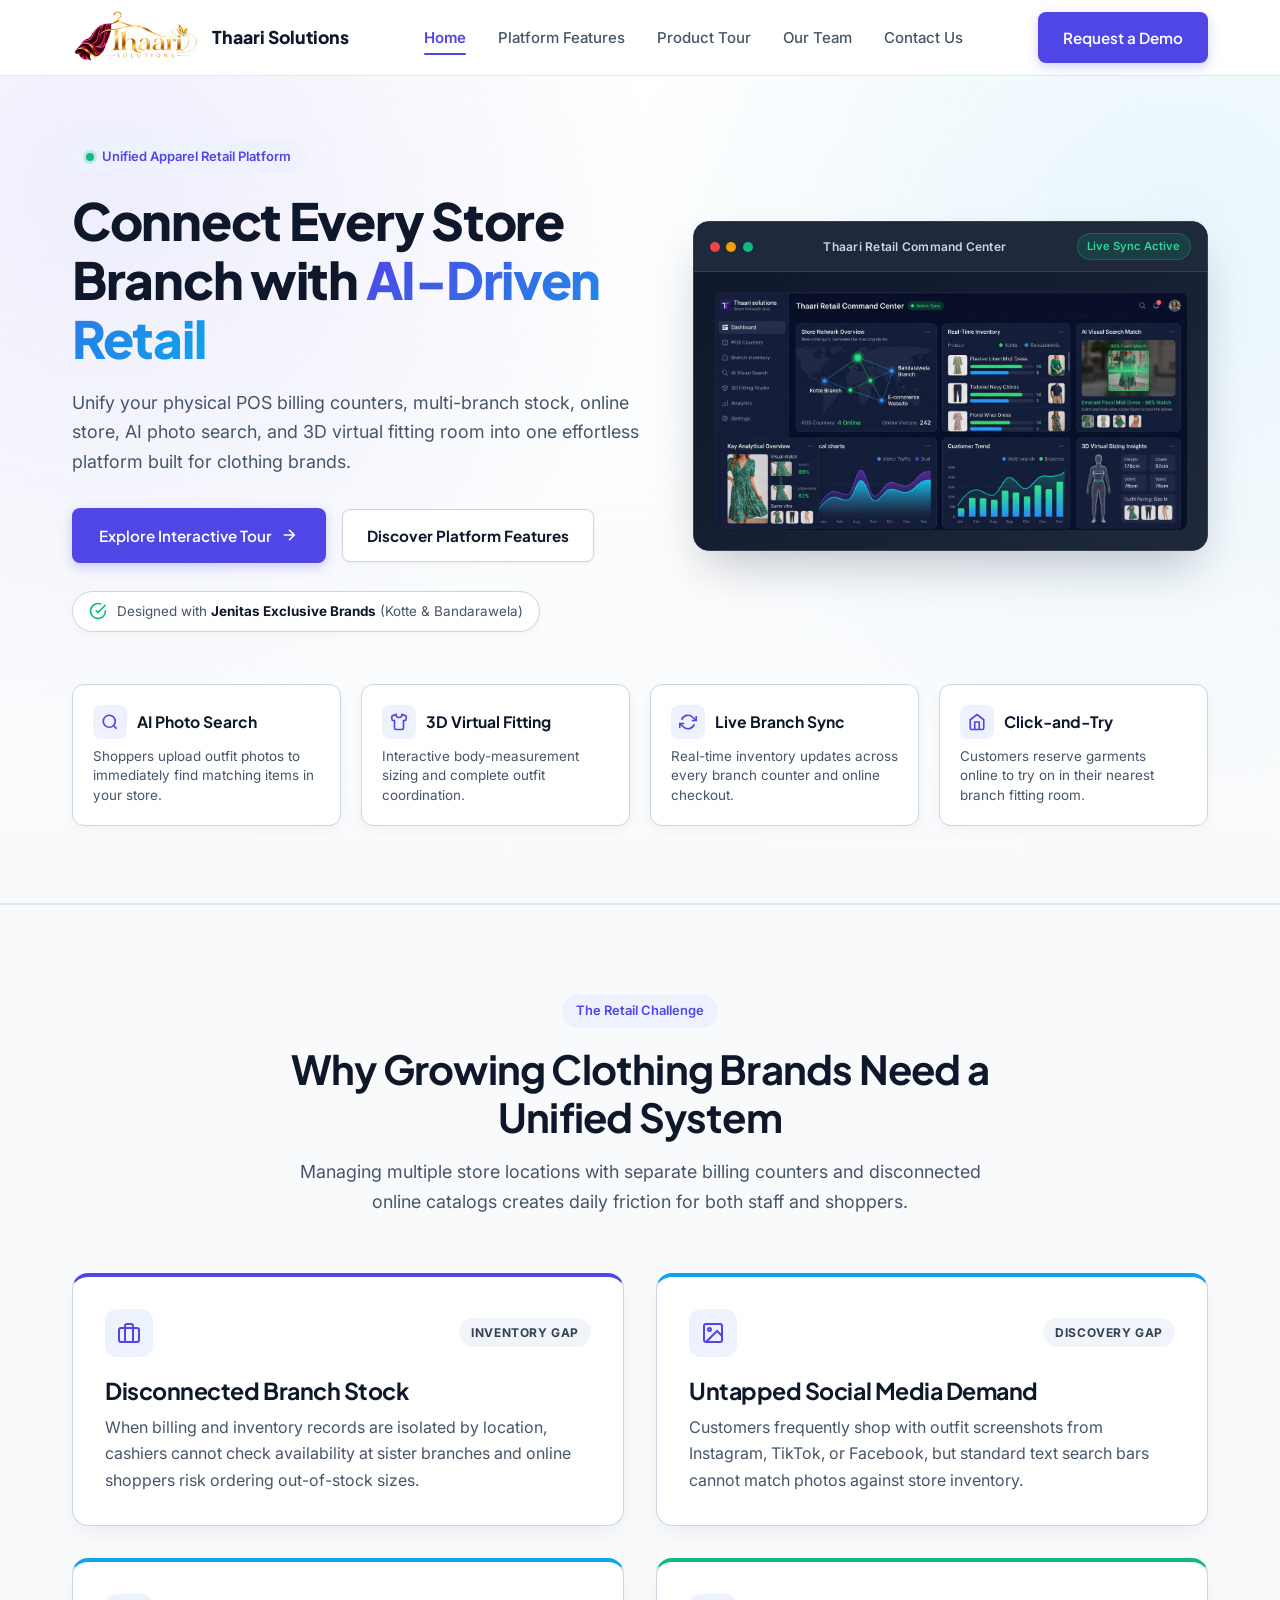
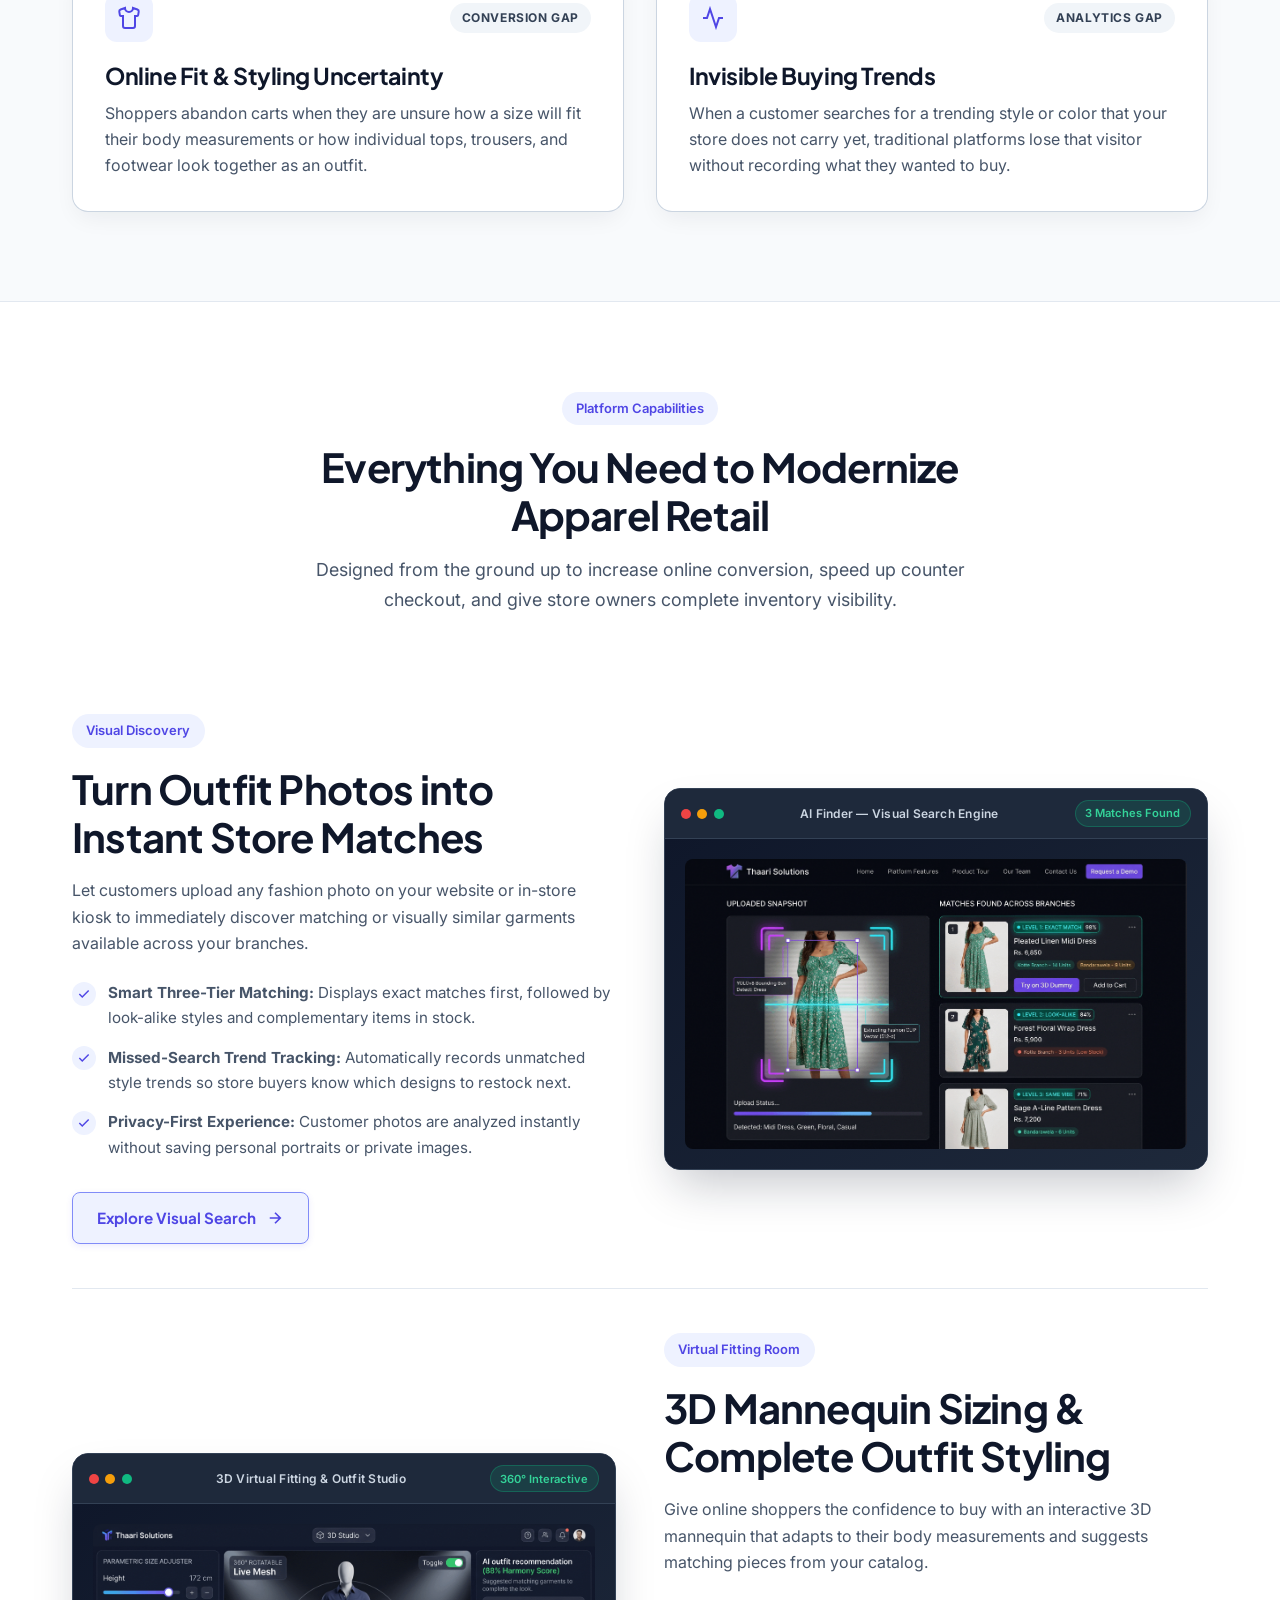
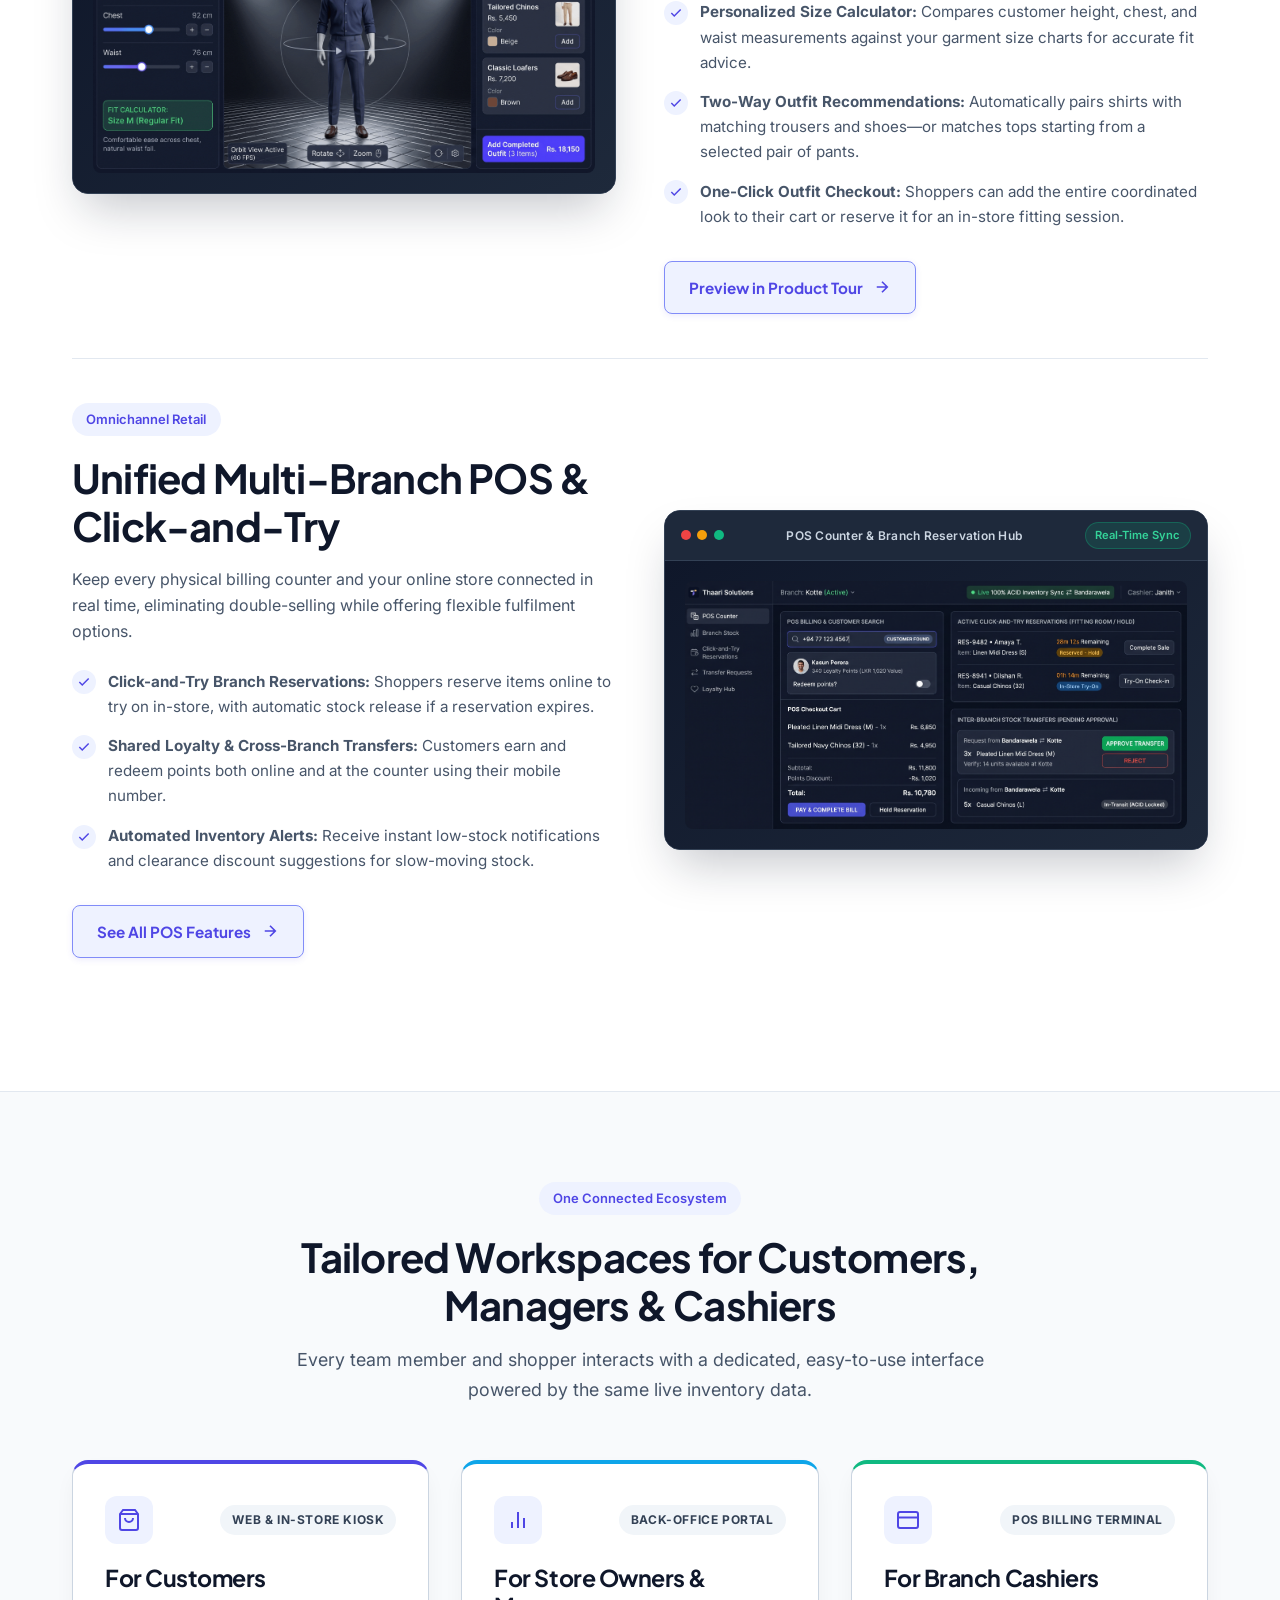
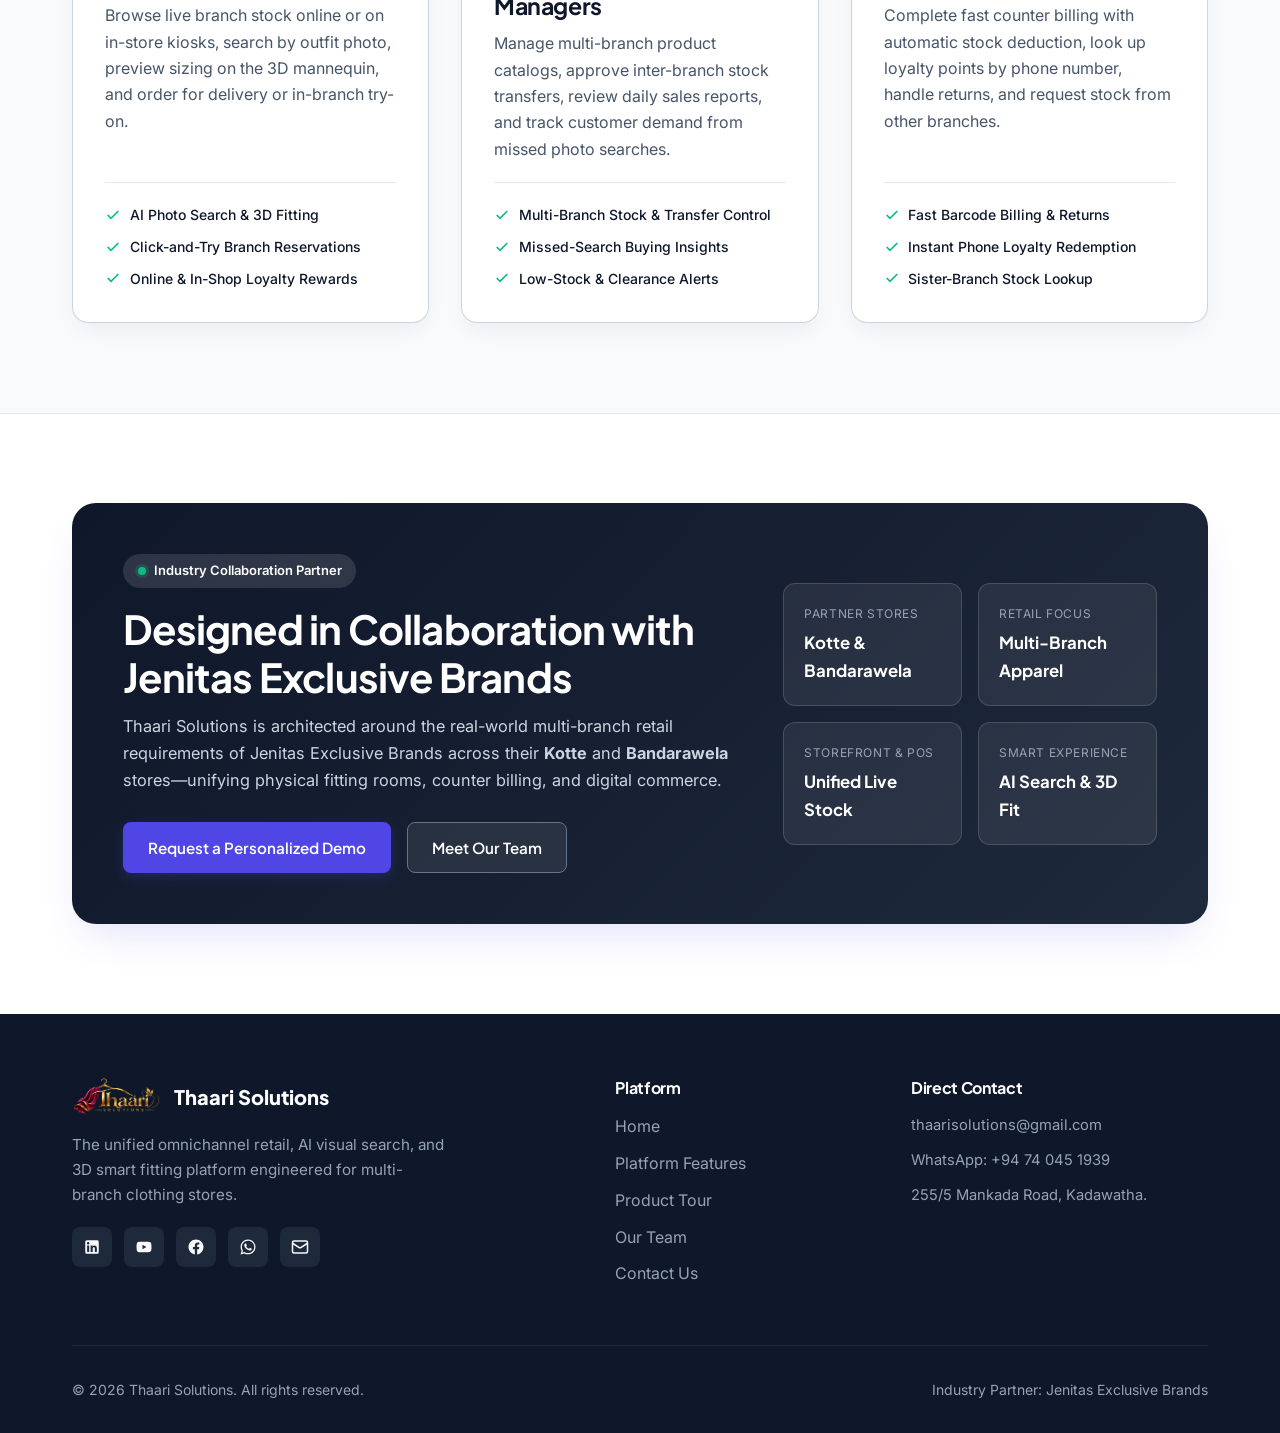
==== commit 3854a3c1: "Add SEO and Open Graph meta tags across all pages" ====
--- a/index.html
+++ b/index.html
@@ -4,6 +4,23 @@
   <meta charset="UTF-8" />
   <meta name="viewport" content="width=device-width, initial-scale=1.0" />
   <title>Thaari Solutions | Unified Retail, AI Visual Search &amp; 3D Fitting Platform</title>
+  <!-- Primary SEO Meta Tags -->
+  <meta name="description" content="Unify your physical POS billing counters, multi-branch stock, online store, AI photo search, and 3D virtual fitting room into one effortless platform built for clothing brands." />
+  <link rel="canonical" href="https://thaarisolutions.com/" />
+
+  <!-- Open Graph / Social Media Preview (WhatsApp, LinkedIn, Facebook) -->
+  <meta property="og:type" content="website" />
+  <meta property="og:site_name" content="Thaari Solutions" />
+  <meta property="og:url" content="https://thaarisolutions.com/" />
+  <meta property="og:title" content="Thaari Solutions | Unified Retail, AI Visual Search & 3D Fitting Platform" />
+  <meta property="og:description" content="Unify physical POS counters, multi-branch stock, online store, AI photo search, and 3D virtual fitting room into one platform built for clothing brands." />
+  <meta property="og:image" content="https://thaarisolutions.com/images/main/logo.png" />
+
+  <!-- Twitter / X Card -->
+  <meta name="twitter:card" content="summary" />
+  <meta name="twitter:title" content="Thaari Solutions | Unified Retail, AI Visual Search & 3D Fitting Platform" />
+  <meta name="twitter:description" content="Unify physical POS counters, multi-branch stock, online store, AI photo search, and 3D virtual fitting room into one platform built for clothing brands." />
+  <meta name="twitter:image" content="https://thaarisolutions.com/images/main/logo.png" />
 
   <link rel="icon" type="image/png" href="images/main/favicon.png" />
   <link rel="stylesheet" href="global.css" />
--- a/global.css
+++ b/global.css
@@ -295,6 +295,14 @@
   height: 38px;
   width: auto;
   object-fit: contain;
+}
+
+.navbar .brand-logo {
+  font-size: 1.1rem;
+}
+
+.navbar .brand-logo img {
+  height: 54px;       
 }
 
 .brand-logo-mark {
@@ -569,4 +577,12 @@
   .figma-iframe-container {
     min-height: 420px;
   }
+  
+  .navbar .brand-logo {
+    font-size: 1rem;
+  }
+
+  .navbar .brand-logo img {
+    height: 44px;
+  }
 }
